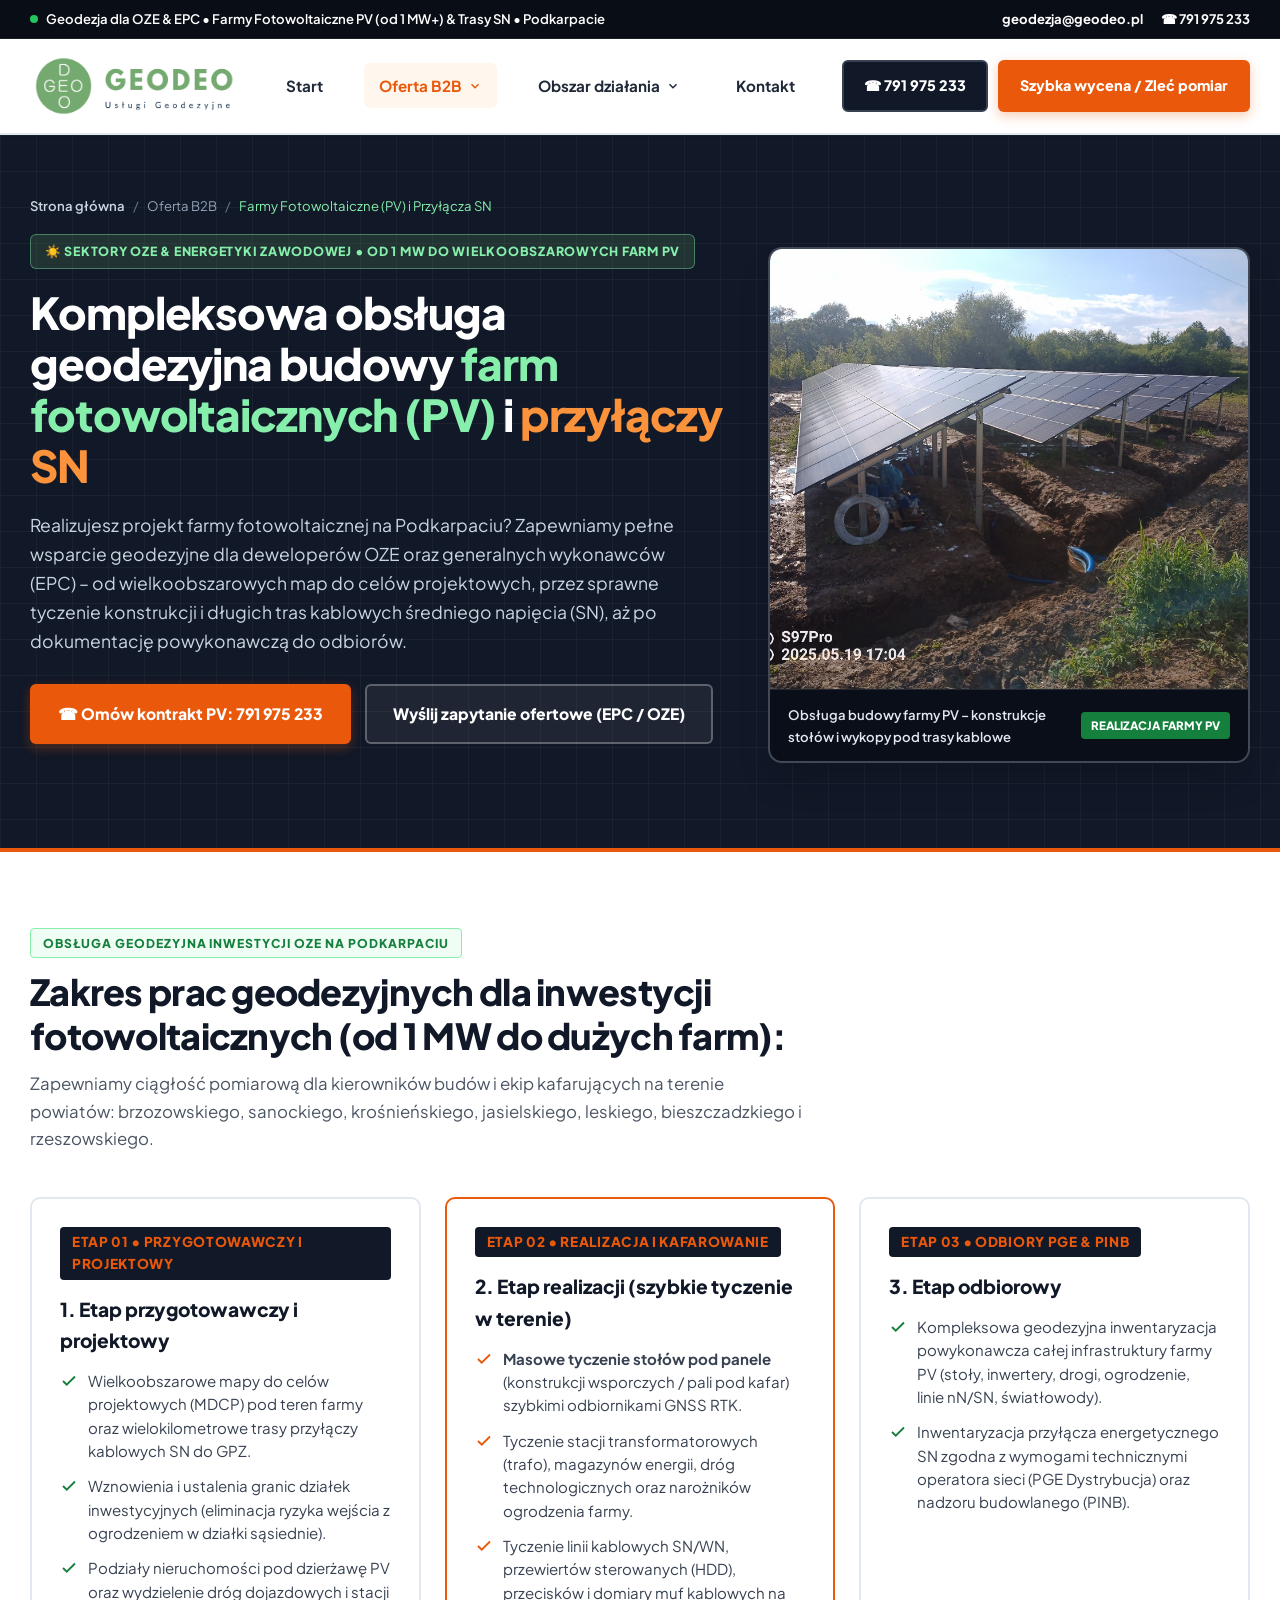
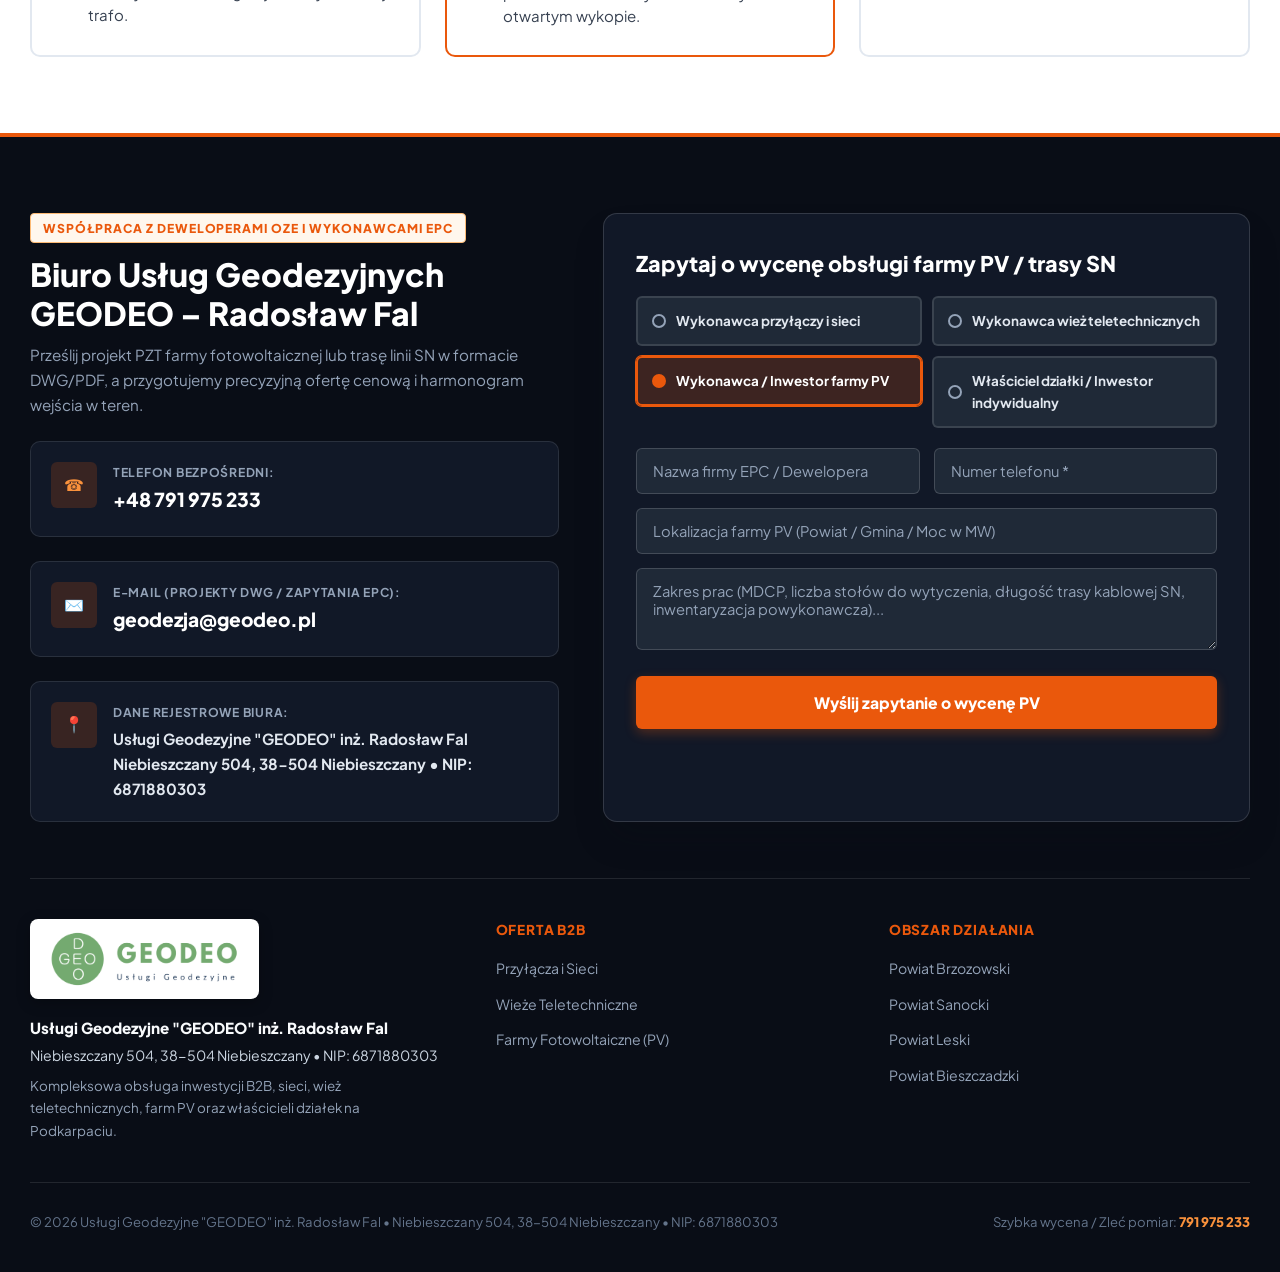
==== farmy-fotowoltaiczne.html @ a8d8a5ab "Ostatnia wersja strony" ====
<!DOCTYPE html>
<html lang="pl">
<head>
  <meta charset="UTF-8">
  <meta name="viewport" content="width=device-width, initial-scale=1.0">
  <title>Obsługa Geodezyjna Farm Fotowoltaicznych (PV) – Podkarpacie, Brzozów, Sanok, Krosno, Jasło</title>
  <meta name="description" content="Kompleksowa obsługa geodezyjna budowy farm fotowoltaicznych (PV od 1 MW wzwyż) i przyłączy SN na Podkarpaciu. Wielkoobszarowe MDCP, masowe tyczenie stołów GNSS RTK, stacji trafo, linii kablowych SN i odbiory PGE/PINB.">
  <meta name="robots" content="index, follow">
  <link rel="canonical" href="https://geodeo.pl/farmy-fotowoltaiczne.html">
  <link rel="icon" type="image/png" href="assets/img/logo-sygnet.png">

  <link rel="preconnect" href="https://fonts.googleapis.com">
  <link rel="preconnect" href="https://fonts.gstatic.com" crossorigin>
  <link href="https://fonts.googleapis.com/css2?family=Plus+Jakarta+Sans:wght@400;500;600;700;800;900&display=swap" rel="stylesheet">
  <link rel="stylesheet" href="assets/css/style.css">
</head>
<body>

  <!-- TOP BAR -->
  <div class="top-bar">
    <div class="container top-bar-inner">
      <div class="status-indicator">
        <span class="status-dot"></span>
        <span>Geodezja dla OZE & EPC • Farmy Fotowoltaiczne PV (od 1 MW+) & Trasy SN • Podkarpacie</span>
      </div>
      <div class="top-bar-links">
        <a href="mailto:geodezja@geodeo.pl">geodezja@geodeo.pl</a>
        <a href="tel:+48791975233">☎ 791 975 233</a>
      </div>
    </div>
  </div>

  <!-- HEADER -->
  <header class="site-header">
    <div class="container header-inner">
      <a href="index.html" class="logo-wrap">
        <img src="assets/img/logo-geodeo-hd.png" alt="GEODEO Usługi Geodezyjne" class="logo-img">
        <div class="logo-tag">Inżynieryjne & Regionalne<br>Ramię Wykonawcze</div>
      </a>

      <nav class="main-nav" aria-label="Nawigacja główna">
        <div class="nav-item"><a href="index.html" class="nav-link">Start</a></div>
        <div class="nav-item">
          <a href="#" class="nav-link active">
            Oferta B2B
            <svg width="14" height="14" viewBox="0 0 24 24" fill="none" stroke="currentColor" stroke-width="2.5"><polyline points="6 9 12 15 18 9"></polyline></svg>
          </a>
          <div class="dropdown-menu">
            <a href="przylacza-i-sieci.html" class="dropdown-link">
              <span class="dropdown-title">Przyłącza i Sieci (Wod-Kan, Gaz, Prąd)</span>
              <span class="dropdown-sub">Tyczenia i inwentaryzacje na otwartym wykopie</span>
            </a>
            <a href="wieze-teletechniczne.html" class="dropdown-link">
              <span class="dropdown-title">Wieże Teletechniczne i Stacje Bazowe</span>
              <span class="dropdown-sub">MDCP, tyczenia, pionowość masztów, odbiory</span>
            </a>
            <a href="farmy-fotowoltaiczne.html" class="dropdown-link active">
              <span class="dropdown-title">Farmy Fotowoltaiczne (PV) i Trasy SN</span>
              <span class="dropdown-sub">Obsługa OZE od 1 MW wzwyż, masowe tyczenie stołów</span>
            </a>
          </div>
        </div>
        <div class="nav-item">
          <a href="index.html#powiaty" class="nav-link">
            Obszar działania
            <svg width="14" height="14" viewBox="0 0 24 24" fill="none" stroke="currentColor" stroke-width="2.5"><polyline points="6 9 12 15 18 9"></polyline></svg>
          </a>
          <div class="dropdown-menu">
            <a href="geodeta-brzozow.html" class="dropdown-link"><span class="dropdown-title">Powiat Brzozowski</span></a>
            <a href="geodeta-sanok-komancza-zagorz.html" class="dropdown-link"><span class="dropdown-title">Powiat Sanocki</span></a>
            <a href="geodeta-lesko-solina-cisna.html" class="dropdown-link"><span class="dropdown-title">Powiat Leski</span></a>
            <a href="geodeta-ustrzyki-lutowiska-czarna.html" class="dropdown-link"><span class="dropdown-title">Powiat Bieszczadzki</span></a>
          </div>
        </div>
        <div class="nav-item"><a href="#kontakt" class="nav-link">Kontakt</a></div>
      </nav>

      <div class="header-cta">
        <a href="tel:+48791975233" class="btn btn-dark">☎ 791 975 233</a>
        <a href="#kontakt" class="btn btn-orange">Szybka wycena / Zleć pomiar</a>
        <button class="mobile-menu-btn" aria-label="Menu">☰</button>
      </div>
    </div>
  </header>

  <!-- MOBILE DRAWER -->
  <div id="mobile-drawer" class="mobile-drawer">
    <div class="mobile-drawer-top">
      <img src="assets/img/logo-geodeo-hd.png" alt="GEODEO" style="height: 42px; background:#fff; padding:4px 8px; border-radius:6px;">
      <button class="mobile-drawer-close">✕</button>
    </div>
    <div class="mobile-nav-group">
      <div class="mobile-nav-label">Usługi Inżynieryjne B2B</div>
      <a href="przylacza-i-sieci.html" class="mobile-nav-link">➔ Przyłącza i Sieci</a>
      <a href="wieze-teletechniczne.html" class="mobile-nav-link">➔ Wieże Teletechniczne</a>
      <a href="farmy-fotowoltaiczne.html" class="mobile-nav-link">➔ Farmy Fotowoltaiczne (PV) i Trasy SN</a>
    </div>
    <div class="mobile-nav-group">
      <div class="mobile-nav-label">Powiaty – Obsługa Działek</div>
      <a href="geodeta-brzozow.html" class="mobile-nav-link">➔ Powiat Brzozowski</a>
      <a href="geodeta-sanok-komancza-zagorz.html" class="mobile-nav-link">➔ Powiat Sanocki</a>
      <a href="geodeta-lesko-solina-cisna.html" class="mobile-nav-link">➔ Powiat Leski</a>
      <a href="geodeta-ustrzyki-lutowiska-czarna.html" class="mobile-nav-link">➔ Powiat Bieszczadzki</a>
    </div>
    <a href="tel:+48791975233" class="btn btn-orange btn-lg" style="margin-top:auto;">☎ Zadzwoń: 791 975 233</a>
  </div>

  <main>

    <!-- HERO SECTION -->
    <section class="hero-tech bg-tech-grid">
      <div class="container">
        <nav class="breadcrumbs">
          <a href="index.html">Strona główna</a>
          <span class="sep">/</span>
          <span>Oferta B2B</span>
          <span class="sep">/</span>
          <span style="color:#86EFAC;">Farmy Fotowoltaiczne (PV) i Przyłącza SN</span>
        </nav>

        <div class="hero-grid">
          <div>
            <div class="tech-eyebrow green">
              <span>☀️ Sektory OZE & Energetyki Zawodowej • Od 1 MW do Wielkoobszarowych Farm PV</span>
            </div>

            <h1 class="hero-h1">
              Kompleksowa obsługa geodezyjna budowy <span class="accent-green">farm fotowoltaicznych (PV)</span> i <span class="accent-orange">przyłączy SN</span>
            </h1>

            <p class="hero-lead">
              Realizujesz projekt farmy fotowoltaicznej na Podkarpaciu? Zapewniamy pełne wsparcie geodezyjne dla deweloperów OZE oraz generalnych wykonawców (EPC) – od wielkoobszarowych map do celów projektowych, przez sprawne tyczenie konstrukcji i długich tras kablowych średniego napięcia (SN), aż po dokumentację powykonawczą do odbiorów.
            </p>

            <div class="hero-cta-row">
              <a href="tel:+48791975233" class="btn btn-orange btn-lg">
                <span>☎ Omów kontrakt PV: 791 975 233</span>
              </a>
              <a href="#kontakt" class="btn btn-outline-light btn-lg">
                <span>Wyślij zapytanie ofertowe (EPC / OZE)</span>
              </a>
            </div>
          </div>

          <div class="hero-visual-frame">
            <img src="assets/img/farma-pv-wykopy-kablowe.jpg" alt="Obsługa geodezyjna budowy farmy fotowoltaicznej PV – wytyczone stoły pod panele i wykopy tras kablowych">
            <div class="hero-visual-caption">
              <span class="caption-text">Obsługa budowy farmy PV – konstrukcje stołów i wykopy pod trasy kablowe</span>
              <span class="caption-badge" style="background:var(--geodeo-green-dark);">Realizacja Farmy PV</span>
            </div>
          </div>
        </div>
      </div>
    </section>

    <!-- ZAKRES PRAC (3 ETAPY) -->
    <section class="section section-white">
      <div class="container">
        <div class="section-header">
          <span class="section-tag green">Obsługa Geodezyjna Inwestycji OZE na Podkarpaciu</span>
          <h2 class="section-h2">Zakres prac geodezyjnych dla inwestycji fotowoltaicznych (od 1 MW do dużych farm):</h2>
          <p class="section-lead">Zapewniamy ciągłość pomiarową dla kierowników budów i ekip kafarujących na terenie powiatów: brzozowskiego, sanockiego, krośnieńskiego, jasielskiego, leskiego, bieszczadzkiego i rzeszowskiego.</p>
        </div>

        <div class="steps-grid-3">
          <!-- Etap 1 -->
          <div class="tech-step-card">
            <span class="tech-step-num">ETAP 01 • PRZYGOTOWAWCZY I PROJEKTOWY</span>
            <h3 class="tech-step-h3">1. Etap przygotowawczy i projektowy</h3>
            <ul class="tech-list green-checks">
              <li>
                <svg width="18" height="18" viewBox="0 0 24 24" fill="none" stroke="currentColor" stroke-width="2.5"><polyline points="20 6 9 17 4 12"></polyline></svg>
                <span>Wielkoobszarowe mapy do celów projektowych (MDCP) pod teren farmy oraz wielokilometrowe trasy przyłączy kablowych SN do GPZ.</span>
              </li>
              <li>
                <svg width="18" height="18" viewBox="0 0 24 24" fill="none" stroke="currentColor" stroke-width="2.5"><polyline points="20 6 9 17 4 12"></polyline></svg>
                <span>Wznowienia i ustalenia granic działek inwestycyjnych (eliminacja ryzyka wejścia z ogrodzeniem w działki sąsiednie).</span>
              </li>
              <li>
                <svg width="18" height="18" viewBox="0 0 24 24" fill="none" stroke="currentColor" stroke-width="2.5"><polyline points="20 6 9 17 4 12"></polyline></svg>
                <span>Podziały nieruchomości pod dzierżawę PV oraz wydzielenie dróg dojazdowych i stacji trafo.</span>
              </li>
            </ul>
          </div>

          <!-- Etap 2 -->
          <div class="tech-step-card" style="border-color:var(--tech-orange);">
            <span class="tech-step-num">ETAP 02 • REALIZACJA I KAFAROWANIE</span>
            <h3 class="tech-step-h3">2. Etap realizacji (szybkie tyczenie w terenie)</h3>
            <ul class="tech-list">
              <li>
                <svg width="18" height="18" viewBox="0 0 24 24" fill="none" stroke="currentColor" stroke-width="2.5"><polyline points="20 6 9 17 4 12"></polyline></svg>
                <span><strong>Masowe tyczenie stołów pod panele</strong> (konstrukcji wsporczych / pali pod kafar) szybkimi odbiornikami GNSS RTK.</span>
              </li>
              <li>
                <svg width="18" height="18" viewBox="0 0 24 24" fill="none" stroke="currentColor" stroke-width="2.5"><polyline points="20 6 9 17 4 12"></polyline></svg>
                <span>Tyczenie stacji transformatorowych (trafo), magazynów energii, dróg technologicznych oraz narożników ogrodzenia farmy.</span>
              </li>
              <li>
                <svg width="18" height="18" viewBox="0 0 24 24" fill="none" stroke="currentColor" stroke-width="2.5"><polyline points="20 6 9 17 4 12"></polyline></svg>
                <span>Tyczenie linii kablowych SN/WN, przewiertów sterowanych (HDD), przecisków i domiary muf kablowych na otwartym wykopie.</span>
              </li>
            </ul>
          </div>

          <!-- Etap 3 -->
          <div class="tech-step-card">
            <span class="tech-step-num">ETAP 03 • ODBIORY PGE & PINB</span>
            <h3 class="tech-step-h3">3. Etap odbiorowy</h3>
            <ul class="tech-list green-checks">
              <li>
                <svg width="18" height="18" viewBox="0 0 24 24" fill="none" stroke="currentColor" stroke-width="2.5"><polyline points="20 6 9 17 4 12"></polyline></svg>
                <span>Kompleksowa geodezyjna inwentaryzacja powykonawcza całej infrastruktury farmy PV (stoły, inwertery, drogi, ogrodzenie, linie nN/SN, światłowody).</span>
              </li>
              <li>
                <svg width="18" height="18" viewBox="0 0 24 24" fill="none" stroke="currentColor" stroke-width="2.5"><polyline points="20 6 9 17 4 12"></polyline></svg>
                <span>Inwentaryzacja przyłącza energetycznego SN zgodna z wymogami technicznymi operatora sieci (PGE Dystrybucja) oraz nadzoru budowlanego (PINB).</span>
              </li>
            </ul>
          </div>
        </div>
      </div>
    </section>

  </main>

  <!-- KONTAKT I STOPKA -->
  <footer id="kontakt" class="contact-section">
    <div class="container">
      <div class="contact-grid">
        <div class="contact-info-panel">
          <div>
            <span class="section-tag">Współpraca z Deweloperami OZE i Wykonawcami EPC</span>
            <h2 style="font-size:2rem; font-weight:900; color:#fff; line-height:1.2;">Biuro Usług Geodezyjnych GEODEO – Radosław Fal</h2>
            <p style="color:#94A3B8; margin-top:10px; font-size:0.95rem;">
              Prześlij projekt PZT farmy fotowoltaicznej lub trasę linii SN w formacie DWG/PDF, a przygotujemy precyzyjną ofertę cenową i harmonogram wejścia w teren.
            </p>
          </div>
          <div class="contact-card-item">
            <div class="contact-icon">☎</div>
            <div>
              <div class="contact-lbl">Telefon bezpośredni:</div>
              <div class="contact-val"><a href="tel:+48791975233">+48 791 975 233</a></div>
            </div>
          </div>
          <div class="contact-card-item">
            <div class="contact-icon">✉️</div>
            <div>
              <div class="contact-lbl">E-mail (Projekty DWG / Zapytania EPC):</div>
              <div class="contact-val"><a href="mailto:geodezja@geodeo.pl">geodezja@geodeo.pl</a></div>
            </div>
          </div>
          <div class="contact-card-item">
            <div class="contact-icon">📍</div>
            <div>
              <div class="contact-lbl">Dane rejestrowe biura:</div>
              <div style="font-size:0.95rem; font-weight:700; color:#E2E8F0; margin-top:4px;">
                Usługi Geodezyjne "GEODEO" inż. Radosław Fal<br>
                Niebieszczany 504, 38-504 Niebieszczany • NIP: 6871880303
              </div>
            </div>
          </div>
        </div>

        <div class="contact-form-panel">
          <h3 style="font-size:1.35rem; font-weight:800; margin-bottom:14px; color:#fff;">Zapytaj o wycenę obsługi farmy PV / trasy SN</h3>
          <form id="geodeo-inquiry-form">
            <div class="profile-selector-grid">
              <label class="profile-option">
                <input type="radio" name="client_profile" value="Wykonawca przyłączy i sieci">
                <span class="profile-btn-box"><span class="profile-dot"></span><span>Wykonawca przyłączy i sieci</span></span>
              </label>
              <label class="profile-option">
                <input type="radio" name="client_profile" value="Wykonawca wież teletechnicznych">
                <span class="profile-btn-box"><span class="profile-dot"></span><span>Wykonawca wież teletechnicznych</span></span>
              </label>
              <label class="profile-option">
                <input type="radio" name="client_profile" value="Wykonawca / Inwestor farmy PV" checked>
                <span class="profile-btn-box"><span class="profile-dot"></span><span>Wykonawca / Inwestor farmy PV</span></span>
              </label>
              <label class="profile-option">
                <input type="radio" name="client_profile" value="Właściciel działki / Inwestor indywidualny (Brzozów, Sanok, Lesko, Bieszczady)">
                <span class="profile-btn-box"><span class="profile-dot"></span><span>Właściciel działki / Inwestor indywidualny</span></span>
              </label>
            </div>
            <div class="form-row-2">
              <input type="text" name="client_name" class="form-input" placeholder="Nazwa firmy EPC / Dewelopera" required>
              <input type="tel" name="client_phone" class="form-input" placeholder="Numer telefonu *" required>
            </div>
            <div style="margin-bottom:14px;">
              <input type="text" name="project_location" class="form-input" placeholder="Lokalizacja farmy PV (Powiat / Gmina / Moc w MW)">
            </div>
            <div style="margin-bottom:18px;">
              <textarea name="project_details" rows="3" class="form-input" placeholder="Zakres prac (MDCP, liczba stołów do wytyczenia, długość trasy kablowej SN, inwentaryzacja powykonawcza)..."></textarea>
            </div>
            <button type="submit" class="btn btn-orange btn-lg" style="width:100%;">Wyślij zapytanie o wycenę PV</button>
          </form>
        </div>
      </div>

      <div class="footer-matrix">
        <div>
          <img src="assets/img/logo-geodeo-hd.png" alt="Usługi Geodezyjne GEODEO inż. Radosław Fal" style="height:80px; width:auto; background:#fff; padding:8px 16px; border-radius:8px; margin-bottom:16px; box-shadow: 0 4px 14px rgba(0,0,0,0.25);">
          <div style="font-size:0.95rem; font-weight:800; color:#F8FAFC; margin-bottom:4px;">
            Usługi Geodezyjne "GEODEO" inż. Radosław Fal
          </div>
          <div style="font-size:0.88rem; color:#CBD5E1; margin-bottom:8px;">
            Niebieszczany 504, 38-504 Niebieszczany • NIP: 6871880303
          </div>
          <p style="font-size:0.84rem; color:#94A3B8; max-width:360px;">
            Kompleksowa obsługa inwestycji B2B, sieci, wież teletechnicznych, farm PV oraz właścicieli działek na Podkarpaciu.
          </p>
        </div>
        <div>
          <div class="footer-col-title">Oferta B2B</div>
          <ul class="footer-links-list">
            <li><a href="przylacza-i-sieci.html">Przyłącza i Sieci</a></li>
            <li><a href="wieze-teletechniczne.html">Wieże Teletechniczne</a></li>
            <li><a href="farmy-fotowoltaiczne.html">Farmy Fotowoltaiczne (PV)</a></li>
          </ul>
        </div>
        <div>
          <div class="footer-col-title">Obszar działania</div>
          <ul class="footer-links-list">
            <li><a href="geodeta-brzozow.html">Powiat Brzozowski</a></li>
            <li><a href="geodeta-sanok-komancza-zagorz.html">Powiat Sanocki</a></li>
            <li><a href="geodeta-lesko-solina-cisna.html">Powiat Leski</a></li>
            <li><a href="geodeta-ustrzyki-lutowiska-czarna.html">Powiat Bieszczadzki</a></li>
          </ul>
        </div>
      </div>
      <div class="footer-bottom-bar">
        <div>© 2026 Usługi Geodezyjne "GEODEO" inż. Radosław Fal • Niebieszczany 504, 38-504 Niebieszczany • NIP: 6871880303</div>
        <div>Szybka wycena / Zleć pomiar: <a href="tel:+48791975233" style="color:#FB923C; font-weight:800;">791 975 233</a></div>
      </div>
    </div>
  </footer>

  <div class="mobile-sticky-cta">
    <a href="tel:+48791975233" class="mobile-sticky-call">☎ Zadzwoń: 791 975 233</a>
    <a href="#kontakt" class="mobile-sticky-quote">Szybka wycena</a>
  </div>

  <script src="assets/js/main.js"></script>
</body>
</html>
---- assets/css/style.css ----
/* ==========================================================================
   GEODEO - Geodezja Inżynieryjna B2B & Pomiary Lokalne (8-Widokowy System SEO)
   Biuro Usług Geodezyjnych GEODEO – inż. Radosław Fal
   Styl: Techniczny, Inżynieryjny, Konkretny (Ciemny Grafit, Biel, Pomarańcz, Zieleń GEODEO)
   ========================================================================== */

:root {
  --graphite-950: #090D16;
  --graphite-900: #111827;
  --graphite-800: #1F2937;
  --graphite-700: #374151;
  --graphite-600: #4B5563;
  --slate-500: #64748B;
  --slate-400: #94A3B8;
  --slate-200: #E2E8F0;
  --slate-100: #F1F5F9;
  --slate-50: #F8FAFC;
  --white: #FFFFFF;

  /* Akcenty inżynieryjne: Pomarańcz techniczny + Zieleń z logo GEODEO */
  --tech-orange: #EA580C;
  --tech-orange-hover: #C2410C;
  --tech-orange-light: #FFF7ED;
  --tech-orange-border: #FDBA74;

  --geodeo-green: #5B9A5F;
  --geodeo-green-dark: #15803D;
  --geodeo-green-light: #F0FDF4;
  --geodeo-green-border: #86EFAC;

  --radius-sm: 6px;
  --radius-md: 10px;
  --radius-lg: 14px;
  --radius-xl: 20px;

  --shadow-sm: 0 1px 3px rgba(0, 0, 0, 0.08);
  --shadow-md: 0 4px 12px -2px rgba(17, 24, 39, 0.12);
  --shadow-lg: 0 12px 24px -4px rgba(17, 24, 39, 0.16);
  --shadow-xl: 0 20px 35px -8px rgba(9, 13, 22, 0.28);

  --container: 1260px;
  --transition: all 0.22s cubic-bezier(0.4, 0, 0.2, 1);
}

*, *::before, *::after {
  box-sizing: border-box;
  margin: 0;
  padding: 0;
}

html {
  scroll-behavior: smooth;
  font-size: 16px;
  -webkit-text-size-adjust: 100%;
}

body {
  font-family: 'Plus Jakarta Sans', -apple-system, BlinkMacSystemFont, "Segoe UI", Roboto, sans-serif;
  background-color: var(--slate-50);
  color: var(--graphite-900);
  line-height: 1.65;
  overflow-x: hidden;
  padding-bottom: 68px;
}

@media (min-width: 1024px) {
  body {
    padding-bottom: 0;
  }
}

a {
  color: inherit;
  text-decoration: none;
  transition: var(--transition);
}

img {
  max-width: 100%;
  height: auto;
  display: block;
}

ul {
  list-style: none;
}

button, input, select, textarea {
  font-family: inherit;
  font-size: inherit;
}

.container {
  width: 100%;
  max-width: var(--container);
  margin: 0 auto;
  padding: 0 20px;
}

/* ==========================================================================
   TECHNICAL GRID PATTERN OVERLAY
   ========================================================================== */
.bg-tech-grid {
  background-color: var(--graphite-900);
  background-image: 
    linear-gradient(to right, rgba(255, 255, 255, 0.04) 1px, transparent 1px),
    linear-gradient(to bottom, rgba(255, 255, 255, 0.04) 1px, transparent 1px);
  background-size: 36px 36px;
}

.bg-light-grid {
  background-color: var(--slate-50);
  background-image: 
    linear-gradient(to right, rgba(17, 24, 39, 0.035) 1px, transparent 1px),
    linear-gradient(to bottom, rgba(17, 24, 39, 0.035) 1px, transparent 1px);
  background-size: 32px 32px;
}

/* ==========================================================================
   TOP ENGINEERING STATUS BAR
   ========================================================================== */
.top-bar {
  background-color: var(--graphite-950);
  color: var(--slate-400);
  font-size: 0.82rem;
  padding: 8px 0;
  border-bottom: 1px solid rgba(255, 255, 255, 0.08);
}

.top-bar-inner {
  display: flex;
  justify-content: space-between;
  align-items: center;
  flex-wrap: wrap;
  gap: 10px;
}

.status-indicator {
  display: inline-flex;
  align-items: center;
  gap: 8px;
  color: var(--white);
  font-weight: 600;
}

.status-dot {
  width: 8px;
  height: 8px;
  border-radius: 50%;
  background-color: #22C55E;
  box-shadow: 0 0 0 0 rgba(34, 197, 94, 0.7);
  animation: pulse-dot 2s infinite;
}

@keyframes pulse-dot {
  0% { box-shadow: 0 0 0 0 rgba(34, 197, 94, 0.7); }
  70% { box-shadow: 0 0 0 7px rgba(34, 197, 94, 0); }
  100% { box-shadow: 0 0 0 0 rgba(34, 197, 94, 0); }
}

.top-bar-links {
  display: flex;
  align-items: center;
  gap: 18px;
}

.top-bar-links a {
  color: var(--white);
  font-weight: 700;
  display: inline-flex;
  align-items: center;
  gap: 5px;
}

.top-bar-links a:hover {
  color: var(--tech-orange);
}

/* ==========================================================================
   HEADER & MULTI-PAGE NAVIGATION
   ========================================================================== */
.site-header {
  position: sticky;
  top: 0;
  z-index: 1000;
  background-color: rgba(255, 255, 255, 0.97);
  backdrop-filter: blur(12px);
  border-bottom: 2px solid var(--slate-200);
  box-shadow: var(--shadow-sm);
}

.header-inner {
  display: flex;
  align-items: center;
  justify-content: space-between;
  height: 94px;
  gap: 20px;
}

.logo-wrap {
  display: flex;
  align-items: center;
  flex-shrink: 0;
}

.logo-img {
  height: 68px;
  width: auto;
  transition: var(--transition);
}

.logo-tag {
  display: none !important;
}

.main-nav {
  display: none;
}

@media (min-width: 1024px) {
  .main-nav {
    display: flex;
    align-items: center;
    gap: 16px;
  }
}

@media (min-width: 1280px) {
  .main-nav {
    gap: 26px;
  }
}

.nav-item {
  position: relative;
}

.nav-link {
  display: inline-flex;
  align-items: center;
  gap: 6px;
  padding: 10px 15px;
  font-size: 0.95rem;
  font-weight: 700;
  color: var(--graphite-800);
  border-radius: var(--radius-sm);
}

.nav-link:hover, .nav-link.active {
  color: var(--tech-orange);
  background-color: var(--tech-orange-light);
}

/* Dropdown Menu for B2B & Obszar działania */
.dropdown-menu {
  position: absolute;
  top: 100%;
  left: 0;
  min-width: 340px;
  background-color: var(--white);
  border: 1px solid var(--slate-200);
  border-top: 3px solid var(--tech-orange);
  border-radius: 0 0 var(--radius-md) var(--radius-md);
  box-shadow: var(--shadow-lg);
  padding: 10px;
  opacity: 0;
  visibility: hidden;
  transform: translateY(8px);
  transition: var(--transition);
  z-index: 200;
}

.nav-item:hover .dropdown-menu {
  opacity: 1;
  visibility: visible;
  transform: translateY(0);
}

.dropdown-link {
  display: flex;
  flex-direction: column;
  padding: 10px 12px;
  border-radius: var(--radius-sm);
  transition: var(--transition);
}

.dropdown-link:hover, .dropdown-link.active {
  background-color: var(--slate-100);
}

.dropdown-title {
  font-size: 0.88rem;
  font-weight: 800;
  color: var(--graphite-900);
  display: flex;
  align-items: center;
  gap: 6px;
}

.dropdown-link:hover .dropdown-title {
  color: var(--tech-orange);
}

.dropdown-sub {
  font-size: 0.75rem;
  color: var(--slate-500);
}

.header-cta {
  display: flex;
  align-items: center;
  gap: 10px;
}

/* ==========================================================================
   BUTTONS
   ========================================================================== */
.btn {
  display: inline-flex;
  align-items: center;
  justify-content: center;
  gap: 8px;
  padding: 12px 20px;
  font-size: 0.9rem;
  font-weight: 800;
  border-radius: var(--radius-sm);
  border: 2px solid transparent;
  cursor: pointer;
  transition: var(--transition);
  white-space: nowrap;
}

.btn-orange {
  background-color: var(--tech-orange);
  color: var(--white);
  box-shadow: 0 4px 12px rgba(234, 88, 12, 0.3);
}

.btn-orange:hover {
  background-color: var(--tech-orange-hover);
  transform: translateY(-2px);
  box-shadow: 0 6px 18px rgba(234, 88, 12, 0.4);
}

.btn-green {
  background-color: var(--geodeo-green-dark);
  color: var(--white);
  box-shadow: 0 4px 12px rgba(21, 128, 61, 0.25);
}

.btn-green:hover {
  background-color: #166534;
  transform: translateY(-2px);
}

.btn-dark {
  background-color: var(--graphite-900);
  color: var(--white);
  border-color: var(--graphite-700);
}

.btn-dark:hover {
  background-color: var(--graphite-800);
  border-color: var(--tech-orange);
  transform: translateY(-2px);
}

.btn-outline-light {
  background-color: rgba(255, 255, 255, 0.06);
  color: var(--white);
  border-color: rgba(255, 255, 255, 0.28);
}

.btn-outline-light:hover {
  background-color: var(--white);
  color: var(--graphite-900);
  border-color: var(--white);
}

.btn-outline-dark {
  background-color: var(--white);
  color: var(--graphite-900);
  border-color: var(--slate-200);
}

.btn-outline-dark:hover {
  border-color: var(--tech-orange);
  color: var(--tech-orange);
}

.btn-lg {
  padding: 15px 26px;
  font-size: 0.98rem;
}

.mobile-menu-btn {
  display: inline-flex;
  align-items: center;
  justify-content: center;
  width: 44px;
  height: 44px;
  border: 1px solid var(--slate-200);
  border-radius: var(--radius-sm);
  background: var(--white);
  color: var(--graphite-900);
  cursor: pointer;
}

@media (min-width: 1024px) {
  .mobile-menu-btn {
    display: none;
  }
}

/* ==========================================================================
   HERO SECTIONS (MAIN & SUBPAGES)
   ========================================================================== */
.hero-tech {
  position: relative;
  padding: 60px 0 72px 0;
  color: var(--white);
  overflow: hidden;
  border-bottom: 4px solid var(--tech-orange);
}

.hero-grid {
  display: grid;
  grid-template-columns: 1fr;
  gap: 44px;
  align-items: center;
}

@media (min-width: 1024px) {
  .hero-grid {
    grid-template-columns: 1.18fr 0.82fr;
  }
}

.tech-eyebrow {
  display: inline-flex;
  align-items: center;
  gap: 8px;
  background-color: rgba(234, 88, 12, 0.18);
  border: 1px solid rgba(234, 88, 12, 0.45);
  color: #FDBA74;
  font-size: 0.78rem;
  font-weight: 800;
  text-transform: uppercase;
  letter-spacing: 0.06em;
  padding: 6px 14px;
  border-radius: var(--radius-sm);
  margin-bottom: 18px;
}

.tech-eyebrow.green {
  background-color: rgba(91, 154, 95, 0.22);
  border-color: rgba(134, 239, 172, 0.4);
  color: #86EFAC;
}

.hero-h1 {
  font-size: 2.1rem;
  font-weight: 900;
  line-height: 1.16;
  letter-spacing: -0.025em;
  margin-bottom: 20px;
  color: var(--white);
}

@media (min-width: 768px) {
  .hero-h1 {
    font-size: 2.75rem;
  }
}

.hero-h1 .accent-orange {
  color: #FB923C;
}

.hero-h1 .accent-green {
  color: #86EFAC;
}

/* Trójpoziomowy, czytelny nagłówek H1 dla podstron powiatowych */
.hero-h1-county {
  display: flex;
  flex-direction: column;
  gap: 6px;
  margin-bottom: 22px;
}

.county-h1-main {
  display: block;
  font-size: clamp(2.25rem, 3.8vw, 3.15rem);
  font-weight: 900;
  line-height: 1.08;
  letter-spacing: -0.025em;
  color: #FFFFFF;
}

.county-h1-region {
  display: block;
  font-size: clamp(1.6rem, 2.6vw, 2.2rem);
  font-weight: 800;
  line-height: 1.2;
  letter-spacing: -0.015em;
  color: #F1F5F9;
  padding-bottom: 6px;
}

.county-h1-gminy {
  display: block;
  font-size: clamp(1.02rem, 1.35vw, 1.2rem);
  font-weight: 700;
  line-height: 1.5;
  letter-spacing: 0;
}

.hero-lead {
  font-size: 1.1rem;
  color: #CBD5E1;
  line-height: 1.65;
  margin-bottom: 28px;
  max-width: 680px;
}

.hero-cta-row {
  display: flex;
  flex-wrap: wrap;
  gap: 14px;
  margin-bottom: 32px;
}

.hero-metrics-bar {
  display: grid;
  grid-template-columns: repeat(2, 1fr);
  gap: 14px;
  padding-top: 24px;
  border-top: 1px solid rgba(255, 255, 255, 0.12);
}

@media (min-width: 640px) {
  .hero-metrics-bar {
    grid-template-columns: repeat(4, 1fr);
  }
}

.metric-box {
  background: rgba(255, 255, 255, 0.04);
  border-left: 3px solid var(--tech-orange);
  padding: 10px 14px;
  border-radius: 0 var(--radius-sm) var(--radius-sm) 0;
}

.metric-box.green {
  border-left-color: var(--geodeo-green);
}

.metric-val {
  font-size: 1.25rem;
  font-weight: 900;
  color: var(--white);
  line-height: 1.1;
}

.metric-lbl {
  font-size: 0.75rem;
  color: var(--slate-400);
  margin-top: 2px;
}

/* Hero Visual Frame */
.hero-visual-frame {
  position: relative;
  background-color: var(--graphite-800);
  border: 2px solid rgba(255, 255, 255, 0.15);
  border-radius: var(--radius-lg);
  overflow: hidden;
  box-shadow: var(--shadow-xl);
}

.hero-visual-frame img {
  width: 100%;
  height: 440px;
  object-fit: cover;
}

.hero-visual-frame.portrait-frame {
  max-width: 430px;
  margin-left: auto;
  margin-right: auto;
}

.hero-visual-frame.portrait-frame img {
  height: 520px;
  object-fit: cover;
  object-position: center 20%;
}

/* Dokumentacja fotograficzna z terenu (2- i 4-kolumnowa) */
.field-photo-grid-2 {
  display: grid;
  grid-template-columns: 1fr;
  gap: 24px;
  margin-top: 36px;
}

@media (min-width: 768px) {
  .field-photo-grid-2 {
    grid-template-columns: repeat(2, 1fr);
  }
}

.field-photo-grid-5 {
  display: grid;
  grid-template-columns: 1fr;
  gap: 18px;
  margin-top: 36px;
}

@media (min-width: 640px) {
  .field-photo-grid-5 {
    grid-template-columns: repeat(2, 1fr);
  }
}

@media (min-width: 1024px) {
  .field-photo-grid-5 {
    grid-template-columns: repeat(5, 1fr);
  }
}

.field-photo-card {
  background: var(--graphite-900);
  border: 1px solid rgba(255, 255, 255, 0.14);
  border-radius: var(--radius-md);
  overflow: hidden;
  display: flex;
  flex-direction: column;
  box-shadow: var(--shadow-lg);
  transition: var(--transition);
}

.field-photo-card:hover {
  transform: translateY(-4px);
  border-color: var(--tech-orange);
}

.field-photo-card img {
  width: 100%;
  height: 280px;
  object-fit: cover;
  object-position: center 22%;
}

.field-photo-card.tall-photo img {
  height: 420px;
  object-position: center 18%;
}

.field-photo-caption {
  padding: 14px 16px;
  background: rgba(9, 13, 22, 0.96);
  border-top: 2px solid var(--tech-orange);
  flex: 1;
  display: flex;
  flex-direction: column;
  gap: 4px;
}

.field-photo-tag {
  font-size: 0.7rem;
  font-weight: 800;
  text-transform: uppercase;
  letter-spacing: 0.06em;
  color: #FB923C;
}

.field-photo-title {
  font-size: 0.9rem;
  font-weight: 700;
  color: #F8FAFC;
  line-height: 1.35;
}

.hero-visual-caption {
  background: rgba(9, 13, 22, 0.92);
  backdrop-filter: blur(8px);
  padding: 14px 18px;
  border-top: 1px solid rgba(255, 255, 255, 0.1);
  display: flex;
  align-items: center;
  justify-content: space-between;
  gap: 12px;
}

.caption-text {
  font-size: 0.82rem;
  color: #E2E8F0;
  font-weight: 600;
}

.caption-badge {
  background-color: var(--tech-orange);
  color: var(--white);
  font-size: 0.72rem;
  font-weight: 800;
  padding: 4px 10px;
  border-radius: 4px;
  text-transform: uppercase;
  white-space: nowrap;
}

/* ==========================================================================
   SECTIONS & HEADINGS
   ========================================================================== */
.section {
  padding: 76px 0;
}

.section-white {
  background-color: var(--white);
}

.section-dark {
  background-color: var(--graphite-900);
  color: var(--white);
}

.section-header {
  max-width: 780px;
  margin-bottom: 44px;
}

.section-header.center {
  margin-left: auto;
  margin-right: auto;
  text-align: center;
}

.section-tag {
  display: inline-block;
  font-size: 0.76rem;
  font-weight: 800;
  text-transform: uppercase;
  letter-spacing: 0.08em;
  color: var(--tech-orange);
  background-color: var(--tech-orange-light);
  border: 1px solid var(--tech-orange-border);
  padding: 4px 12px;
  border-radius: 4px;
  margin-bottom: 12px;
}

.section-tag.green {
  color: var(--geodeo-green-dark);
  background-color: var(--geodeo-green-light);
  border-color: var(--geodeo-green-border);
}

.section-h2 {
  font-size: 1.9rem;
  font-weight: 900;
  line-height: 1.22;
  letter-spacing: -0.02em;
  color: var(--graphite-900);
  margin-bottom: 12px;
}

@media (min-width: 768px) {
  .section-h2 {
    font-size: 2.25rem;
  }
}

.section-dark .section-h2 {
  color: var(--white);
}

.section-lead {
  font-size: 1.05rem;
  color: var(--graphite-600);
}

.section-dark .section-lead {
  color: var(--slate-400);
}

/* ==========================================================================
   4 PILLARS / B2B & B2C CARDS GRID
   ========================================================================== */
.cards-grid-4 {
  display: grid;
  grid-template-columns: 1fr;
  gap: 24px;
}

@media (min-width: 640px) {
  .cards-grid-4 {
    grid-template-columns: repeat(2, 1fr);
  }
}

@media (min-width: 1100px) {
  .cards-grid-4 {
    grid-template-columns: repeat(4, 1fr);
  }
}

.pillar-card {
  background-color: var(--white);
  border: 2px solid var(--slate-200);
  border-radius: var(--radius-md);
  padding: 28px 24px;
  display: flex;
  flex-direction: column;
  justify-content: space-between;
  transition: var(--transition);
  position: relative;
  overflow: hidden;
  box-shadow: var(--shadow-sm);
}

.pillar-card::before {
  content: '';
  position: absolute;
  top: 0;
  left: 0;
  width: 100%;
  height: 4px;
  background-color: var(--tech-orange);
}

.pillar-card.green-accent::before {
  background-color: var(--geodeo-green-dark);
}

.pillar-card:hover {
  border-color: var(--tech-orange);
  transform: translateY(-5px);
  box-shadow: var(--shadow-lg);
}

.pillar-card.green-accent:hover {
  border-color: var(--geodeo-green-dark);
}

.pillar-badge {
  display: inline-block;
  font-size: 0.72rem;
  font-weight: 800;
  text-transform: uppercase;
  letter-spacing: 0.06em;
  padding: 3px 9px;
  border-radius: 4px;
  background-color: var(--graphite-900);
  color: var(--white);
  margin-bottom: 16px;
  align-self: flex-start;
}

.pillar-badge.green {
  background-color: var(--geodeo-green-dark);
}

.pillar-icon {
  width: 52px;
  height: 52px;
  border-radius: var(--radius-sm);
  background-color: var(--tech-orange-light);
  color: var(--tech-orange);
  display: flex;
  align-items: center;
  justify-content: center;
  margin-bottom: 18px;
  border: 1px solid var(--tech-orange-border);
}

.pillar-card.green-accent .pillar-icon {
  background-color: var(--geodeo-green-light);
  color: var(--geodeo-green-dark);
  border-color: var(--geodeo-green-border);
}

.pillar-h3 {
  font-size: 1.2rem;
  font-weight: 800;
  color: var(--graphite-900);
  margin-bottom: 10px;
  line-height: 1.3;
}

.pillar-desc {
  font-size: 0.92rem;
  color: var(--graphite-600);
  margin-bottom: 22px;
  line-height: 1.6;
}

.pillar-link {
  display: inline-flex;
  align-items: center;
  gap: 8px;
  font-size: 0.88rem;
  font-weight: 800;
  color: var(--tech-orange);
  padding-top: 14px;
  border-top: 1px solid var(--slate-100);
}

.pillar-card.green-accent .pillar-link {
  color: var(--geodeo-green-dark);
}

.pillar-card:hover .pillar-link {
  gap: 12px;
}

/* ==========================================================================
   WHY US / 4 ENGINEERING ADVANTAGES
   ========================================================================== */
.advantages-grid {
  display: grid;
  grid-template-columns: 1fr;
  gap: 24px;
}

@media (min-width: 768px) {
  .advantages-grid {
    grid-template-columns: repeat(2, 1fr);
  }
}

.adv-card {
  background-color: var(--graphite-800);
  border: 1px solid rgba(255, 255, 255, 0.1);
  border-left: 4px solid var(--tech-orange);
  border-radius: var(--radius-md);
  padding: 28px;
  display: flex;
  gap: 18px;
  transition: var(--transition);
}

.adv-card:nth-child(even) {
  border-left-color: var(--geodeo-green);
}

.adv-card:hover {
  background-color: rgba(31, 41, 55, 0.9);
  border-color: rgba(255, 255, 255, 0.25);
  transform: translateY(-3px);
}

.adv-num {
  width: 44px;
  height: 44px;
  border-radius: var(--radius-sm);
  background-color: rgba(234, 88, 12, 0.2);
  color: #FB923C;
  font-weight: 900;
  font-size: 1.1rem;
  display: flex;
  align-items: center;
  justify-content: center;
  flex-shrink: 0;
}

.adv-card:nth-child(even) .adv-num {
  background-color: rgba(91, 154, 95, 0.25);
  color: #86EFAC;
}

.adv-h3 {
  font-size: 1.15rem;
  font-weight: 800;
  color: var(--white);
  margin-bottom: 8px;
}

.adv-p {
  font-size: 0.93rem;
  color: #CBD5E1;
  line-height: 1.65;
}

/* ==========================================================================
   LOCAL SEO COUNTY BOXES (POWIATY)
   ========================================================================== */
.county-grid {
  display: grid;
  grid-template-columns: 1fr;
  gap: 24px;
}

@media (min-width: 768px) {
  .county-grid {
    grid-template-columns: repeat(2, 1fr);
  }
}

.county-box {
  background-color: var(--white);
  border: 2px solid var(--slate-200);
  border-radius: var(--radius-md);
  padding: 28px;
  display: flex;
  flex-direction: column;
  justify-content: space-between;
  transition: var(--transition);
  box-shadow: var(--shadow-sm);
}

.county-box:hover {
  border-color: var(--geodeo-green-dark);
  box-shadow: var(--shadow-lg);
  transform: translateY(-3px);
}

.county-box.featured-county {
  border-color: var(--tech-orange);
  background: linear-gradient(180deg, #FFF7ED 0%, #FFFFFF 45%);
}

.county-top {
  display: flex;
  align-items: flex-start;
  justify-content: space-between;
  gap: 12px;
  margin-bottom: 14px;
}

.county-h3 {
  font-size: 1.35rem;
  font-weight: 900;
  color: var(--graphite-900);
}

.county-tag {
  font-size: 0.72rem;
  font-weight: 800;
  text-transform: uppercase;
  padding: 4px 10px;
  border-radius: 4px;
  background-color: var(--geodeo-green-light);
  color: var(--geodeo-green-dark);
  border: 1px solid var(--geodeo-green-border);
  white-space: nowrap;
}

.county-box.featured-county .county-tag {
  background-color: var(--tech-orange);
  color: var(--white);
  border-color: var(--tech-orange);
}

.county-box.telecom-county {
  border-top: 4px solid #0284C7;
  background: linear-gradient(180deg, #F8FAFC 0%, #FFFFFF 100%);
}

.county-tag.telecom-tag {
  background-color: #E0F2FE;
  color: #0369A1;
  border-color: #7DD3FC;
}

.county-towns {
  display: flex;
  flex-wrap: wrap;
  gap: 6px;
  margin: 14px 0 20px 0;
}

.town-chip {
  font-size: 0.8rem;
  font-weight: 600;
  background-color: var(--slate-100);
  color: var(--graphite-800);
  padding: 4px 10px;
  border-radius: 4px;
  border: 1px solid var(--slate-200);
}

.b2b-region-banner {
  margin-top: 28px;
  background-color: var(--graphite-900);
  color: var(--white);
  border-left: 5px solid var(--tech-orange);
  border-radius: var(--radius-md);
  padding: 22px 28px;
  display: flex;
  flex-direction: column;
  gap: 14px;
  box-shadow: var(--shadow-md);
}

@media (min-width: 768px) {
  .b2b-region-banner {
    flex-direction: row;
    align-items: center;
    justify-content: space-between;
  }
}

/* ==========================================================================
   PROCESS / TECHNICAL STEPS & LISTS (FOR SUBPAGES)
   ========================================================================== */
.steps-grid-3 {
  display: grid;
  grid-template-columns: 1fr;
  gap: 24px;
}

@media (min-width: 992px) {
  .steps-grid-3 {
    grid-template-columns: repeat(3, 1fr);
  }
}

.tech-step-card {
  background-color: var(--white);
  border: 2px solid var(--slate-200);
  border-radius: var(--radius-md);
  padding: 28px;
  position: relative;
}

.tech-step-num {
  display: inline-flex;
  align-items: center;
  justify-content: center;
  background-color: var(--graphite-900);
  color: var(--tech-orange);
  font-weight: 900;
  font-size: 0.85rem;
  padding: 4px 12px;
  border-radius: 4px;
  margin-bottom: 14px;
  letter-spacing: 0.05em;
}

.tech-step-h3 {
  font-size: 1.2rem;
  font-weight: 800;
  color: var(--graphite-900);
  margin-bottom: 12px;
}

.tech-list {
  display: flex;
  flex-direction: column;
  gap: 12px;
}

.tech-list li {
  display: flex;
  align-items: flex-start;
  gap: 10px;
  font-size: 0.94rem;
  color: var(--graphite-700);
  line-height: 1.55;
}

.tech-list li svg {
  color: var(--tech-orange);
  flex-shrink: 0;
  margin-top: 3px;
}

.tech-list.green-checks li svg {
  color: var(--geodeo-green-dark);
}

/* Municipality SEO Cards (for Powiat Brzozowski & others) */
.gminy-grid {
  display: grid;
  grid-template-columns: 1fr;
  gap: 18px;
}

@media (min-width: 640px) {
  .gminy-grid {
    grid-template-columns: repeat(2, 1fr);
  }
}

@media (min-width: 1024px) {
  .gminy-grid {
    grid-template-columns: repeat(3, 1fr);
  }
}

.gmina-card {
  background-color: var(--white);
  border: 1px solid var(--slate-200);
  border-top: 3px solid var(--geodeo-green-dark);
  border-radius: var(--radius-md);
  padding: 22px;
  box-shadow: var(--shadow-sm);
}

.gmina-h3 {
  font-size: 1.1rem;
  font-weight: 800;
  color: var(--graphite-900);
  margin-bottom: 8px;
  display: flex;
  align-items: center;
  gap: 8px;
}

.gmina-villages {
  font-size: 0.88rem;
  color: var(--graphite-600);
  line-height: 1.6;
}

/* ==========================================================================
   SOCIAL PROOF MINI-WALL (GOOGLE & OFERTEO 5.0 - ZWERYFIKOWANE OPINIE Z LINKAMI)
   ========================================================================== */
.reviews-portal-bar {
  display: grid;
  grid-template-columns: 1fr;
  gap: 16px;
  margin-bottom: 28px;
}

@media (min-width: 768px) {
  .reviews-portal-bar {
    grid-template-columns: repeat(2, 1fr);
  }
}

.portal-verify-card {
  display: flex;
  align-items: center;
  justify-content: space-between;
  flex-wrap: wrap;
  gap: 14px;
  background-color: var(--white);
  border: 2px solid var(--slate-200);
  border-radius: var(--radius-md);
  padding: 18px 22px;
  box-shadow: var(--shadow-sm);
  transition: var(--transition);
}

.portal-verify-card:hover {
  border-color: var(--tech-orange);
  box-shadow: var(--shadow-md);
  transform: translateY(-2px);
}

.portal-verify-card.google-card:hover {
  border-color: var(--geodeo-green-dark);
}

.reviews-strip {
  display: grid;
  grid-template-columns: 1fr;
  gap: 20px;
}

@media (min-width: 768px) {
  .reviews-strip {
    grid-template-columns: repeat(2, 1fr);
  }
}

@media (min-width: 1100px) {
  .reviews-strip {
    grid-template-columns: repeat(3, 1fr);
  }
}

.review-box {
  background-color: var(--white);
  border: 1px solid var(--slate-200);
  border-top: 3px solid var(--tech-orange);
  border-radius: var(--radius-md);
  padding: 24px;
  box-shadow: var(--shadow-sm);
  display: flex;
  flex-direction: column;
  justify-content: space-between;
  gap: 14px;
  transition: var(--transition);
}

.review-box:hover {
  border-color: var(--tech-orange);
  box-shadow: var(--shadow-md);
}

.review-box.featured-review {
  border-top-width: 4px;
  background: linear-gradient(180deg, #FFFBEB 0%, #FFFFFF 38%);
}

.review-top-meta {
  display: flex;
  align-items: center;
  justify-content: space-between;
  gap: 8px;
}

.review-stars {
  color: #F59E0B;
  font-size: 0.98rem;
  letter-spacing: 2px;
}

.review-verified-badge {
  font-size: 0.72rem;
  font-weight: 700;
  color: #15803D;
  background-color: #DCFCE7;
  padding: 3px 8px;
  border-radius: 999px;
}

.review-quote {
  font-size: 0.92rem;
  color: var(--graphite-700);
  font-style: italic;
  line-height: 1.6;
}

.review-author {
  font-size: 0.82rem;
  font-weight: 800;
  color: var(--graphite-900);
  display: flex;
  align-items: center;
  justify-content: space-between;
  flex-wrap: wrap;
  gap: 8px;
  padding-top: 12px;
  border-top: 1px solid var(--slate-100);
}

.review-source-link {
  display: inline-flex;
  align-items: center;
  gap: 4px;
  font-size: 0.78rem;
  font-weight: 800;
  color: var(--tech-orange);
  text-decoration: underline;
  text-underline-offset: 3px;
}

.review-source-link:hover {
  color: var(--graphite-900);
}

/* ==========================================================================
   UNIVERSAL CONTACT SECTION & PROFILE SELECTOR FORM
   ========================================================================== */
.contact-section {
  background-color: var(--graphite-950);
  color: var(--white);
  padding: 76px 0 40px 0;
  border-top: 4px solid var(--tech-orange);
}

.contact-grid {
  display: grid;
  grid-template-columns: 1fr;
  gap: 44px;
  margin-bottom: 56px;
}

@media (min-width: 1024px) {
  .contact-grid {
    grid-template-columns: 0.9fr 1.1fr;
  }
}

.contact-info-panel {
  display: flex;
  flex-direction: column;
  gap: 24px;
}

.contact-card-item {
  background-color: var(--graphite-900);
  border: 1px solid rgba(255, 255, 255, 0.1);
  border-radius: var(--radius-md);
  padding: 20px;
  display: flex;
  align-items: flex-start;
  gap: 16px;
}

.contact-icon {
  width: 46px;
  height: 46px;
  border-radius: var(--radius-sm);
  background-color: rgba(234, 88, 12, 0.18);
  color: #FB923C;
  display: flex;
  align-items: center;
  justify-content: center;
  flex-shrink: 0;
}

.contact-lbl {
  font-size: 0.76rem;
  text-transform: uppercase;
  letter-spacing: 0.06em;
  color: var(--slate-400);
  font-weight: 700;
}

.contact-val {
  font-size: 1.2rem;
  font-weight: 800;
  color: var(--white);
  margin-top: 2px;
}

.contact-val a:hover {
  color: var(--tech-orange);
}

.contact-form-panel {
  background-color: var(--graphite-900);
  border: 1px solid rgba(255, 255, 255, 0.14);
  border-radius: var(--radius-lg);
  padding: 32px;
  box-shadow: var(--shadow-xl);
}

.profile-selector-grid {
  display: grid;
  grid-template-columns: 1fr;
  gap: 10px;
  margin-bottom: 20px;
}

@media (min-width: 640px) {
  .profile-selector-grid {
    grid-template-columns: repeat(2, 1fr);
  }
}

.profile-option {
  position: relative;
  cursor: pointer;
}

.profile-option input[type="radio"] {
  position: absolute;
  opacity: 0;
}

.profile-btn-box {
  display: flex;
  align-items: center;
  gap: 10px;
  padding: 12px 14px;
  background-color: var(--graphite-800);
  border: 2px solid rgba(255, 255, 255, 0.12);
  border-radius: var(--radius-sm);
  font-size: 0.84rem;
  font-weight: 700;
  color: #E2E8F0;
  transition: var(--transition);
}

.profile-option:hover .profile-btn-box {
  border-color: rgba(255, 255, 255, 0.35);
}

.profile-option input[type="radio"]:checked + .profile-btn-box {
  background-color: rgba(234, 88, 12, 0.2);
  border-color: var(--tech-orange);
  color: var(--white);
  box-shadow: 0 0 0 1px var(--tech-orange);
}

.profile-dot {
  width: 14px;
  height: 14px;
  border-radius: 50%;
  border: 2px solid var(--slate-400);
  flex-shrink: 0;
  position: relative;
}

.profile-option input[type="radio"]:checked + .profile-btn-box .profile-dot {
  border-color: var(--tech-orange);
  background-color: var(--tech-orange);
}

.form-row-2 {
  display: grid;
  grid-template-columns: 1fr;
  gap: 14px;
  margin-bottom: 14px;
}

@media (min-width: 640px) {
  .form-row-2 {
    grid-template-columns: 1fr 1fr;
  }
}

.form-input {
  width: 100%;
  padding: 13px 16px;
  background-color: var(--graphite-800);
  border: 1px solid rgba(255, 255, 255, 0.16);
  border-radius: var(--radius-sm);
  color: var(--white);
  font-size: 0.92rem;
  transition: var(--transition);
}

.form-input:focus {
  outline: none;
  border-color: var(--tech-orange);
  box-shadow: 0 0 0 3px rgba(234, 88, 12, 0.2);
}

.form-input::placeholder {
  color: var(--slate-400);
}

/* Footer Navigation Matrix */
.footer-matrix {
  display: grid;
  grid-template-columns: 1fr;
  gap: 32px;
  padding: 40px 0;
  border-top: 1px solid rgba(255, 255, 255, 0.1);
  border-bottom: 1px solid rgba(255, 255, 255, 0.1);
}

@media (min-width: 768px) {
  .footer-matrix {
    grid-template-columns: 1.2fr 1fr 1fr;
  }
}

.footer-col-title {
  font-size: 0.85rem;
  font-weight: 800;
  text-transform: uppercase;
  letter-spacing: 0.06em;
  color: var(--tech-orange);
  margin-bottom: 14px;
}

.footer-links-list {
  display: flex;
  flex-direction: column;
  gap: 9px;
}

.footer-links-list a {
  font-size: 0.88rem;
  color: var(--slate-400);
}

.footer-links-list a:hover {
  color: var(--white);
  padding-left: 4px;
}

.footer-bottom-bar {
  padding-top: 28px;
  display: flex;
  flex-direction: column;
  gap: 12px;
  align-items: center;
  justify-content: space-between;
  font-size: 0.82rem;
  color: var(--slate-500);
}

@media (min-width: 768px) {
  .footer-bottom-bar {
    flex-direction: row;
  }
}

/* ==========================================================================
   MOBILE DRAWER & STICKY CALL BAR
   ========================================================================== */
.mobile-drawer {
  position: fixed;
  inset: 0;
  background-color: var(--graphite-950);
  z-index: 2000;
  padding: 24px;
  display: flex;
  flex-direction: column;
  transform: translateX(100%);
  transition: transform 0.3s ease;
  overflow-y: auto;
}

.mobile-drawer.open {
  transform: translateX(0);
}

.mobile-drawer-top {
  display: flex;
  align-items: center;
  justify-content: space-between;
  margin-bottom: 24px;
  padding-bottom: 16px;
  border-bottom: 1px solid rgba(255, 255, 255, 0.1);
}

.mobile-drawer-close {
  width: 42px;
  height: 42px;
  background: var(--graphite-800);
  color: var(--white);
  border: 1px solid rgba(255, 255, 255, 0.15);
  border-radius: var(--radius-sm);
  font-size: 1.2rem;
  cursor: pointer;
}

.mobile-nav-group {
  margin-bottom: 22px;
}

.mobile-nav-label {
  font-size: 0.74rem;
  font-weight: 800;
  text-transform: uppercase;
  letter-spacing: 0.08em;
  color: var(--tech-orange);
  margin-bottom: 10px;
}

.mobile-nav-link {
  display: block;
  padding: 10px 0;
  color: var(--white);
  font-weight: 700;
  font-size: 1rem;
  border-bottom: 1px solid rgba(255, 255, 255, 0.06);
}

.mobile-sticky-cta {
  position: fixed;
  bottom: 0;
  left: 0;
  right: 0;
  background-color: var(--graphite-950);
  border-top: 2px solid var(--tech-orange);
  padding: 10px 14px;
  display: flex;
  gap: 10px;
  z-index: 1500;
  box-shadow: 0 -6px 20px rgba(0, 0, 0, 0.4);
}

@media (min-width: 1024px) {
  .mobile-sticky-cta {
    display: none;
  }
}

.mobile-sticky-cta a {
  flex: 1;
  padding: 12px;
  border-radius: var(--radius-sm);
  font-weight: 800;
  font-size: 0.9rem;
  text-align: center;
  display: flex;
  align-items: center;
  justify-content: center;
  gap: 6px;
}

.mobile-sticky-call {
  background-color: var(--geodeo-green-dark);
  color: var(--white);
}

.mobile-sticky-quote {
  background-color: var(--tech-orange);
  color: var(--white);
}

/* Breadcrumbs for Subpages */
.breadcrumbs {
  display: flex;
  flex-wrap: wrap;
  align-items: center;
  gap: 8px;
  font-size: 0.82rem;
  color: var(--slate-400);
  margin-bottom: 18px;
}

.breadcrumbs a {
  color: #CBD5E1;
  font-weight: 600;
}

.breadcrumbs a:hover {
  color: var(--tech-orange);
}

.breadcrumbs span.sep {
  color: var(--slate-500);
}

/* ==========================================================================
   THREE.JS 3D DIGITAL ELEVATION MODEL (NMT / LIDAR) HERO SECTION ("EFEKT WOW")
   ========================================================================== */
.hero-3d-wrapper {
  position: relative;
  min-height: 690px;
  background-color: #050914;
  color: var(--white);
  overflow: hidden;
  border-bottom: 3px solid rgba(245, 158, 11, 0.55);
  display: flex;
  align-items: center;
  padding: 56px 0 68px 0;
}

#hero-3d-canvas-container {
  position: absolute;
  inset: 0;
  width: 100%;
  height: 100%;
  z-index: 1;
  pointer-events: none;
}

#hero-3d-canvas-container canvas {
  width: 100% !important;
  height: 100% !important;
  display: block;
}

/* Subtelna winieta zapewniająca idealny kontrast dla tekstu po lewej i pełną przejrzystość 3D po prawej */
.hero-3d-vignette {
  position: absolute;
  inset: 0;
  z-index: 2;
  pointer-events: none;
  background:
    linear-gradient(90deg, rgba(5, 9, 20, 0.88) 0%, rgba(5, 9, 20, 0.62) 38%, rgba(5, 9, 20, 0.0) 68%);
}

.hero-3d-content-layer {
  position: relative;
  z-index: 3;
  width: 100%;
}

@media (min-width: 1024px) {
  .hero-grid-clean {
    grid-template-columns: 0.94fr 1.06fr;
    gap: 28px;
    align-items: stretch;
  }
}

.hero-left-panel {
  max-width: 580px;
}

.hero-lead-compact {
  color: #E2E8F0;
  font-size: 1.03rem;
  line-height: 1.6;
  margin-bottom: 24px;
  text-shadow: 0 2px 10px rgba(0, 0, 0, 0.95);
}

.hero-metrics-clean {
  background: rgba(5, 9, 20, 0.62);
  backdrop-filter: blur(10px);
  -webkit-backdrop-filter: blur(10px);
  padding: 14px 16px;
  border-radius: 10px;
  border: 1px solid rgba(56, 189, 248, 0.22);
}

/* Górny pasek telemetryczny HUD nad nagłówkiem */
.hud-telemetry-bar {
  display: inline-flex;
  flex-wrap: wrap;
  align-items: center;
  gap: 10px;
  background: rgba(9, 16, 34, 0.72);
  backdrop-filter: blur(10px);
  -webkit-backdrop-filter: blur(10px);
  border: 1px solid rgba(56, 189, 248, 0.32);
  border-left: 3px solid #F59E0B;
  padding: 6px 12px;
  border-radius: var(--radius-sm);
  margin-bottom: 18px;
}

.hud-badge-gold {
  font-size: 0.72rem;
  font-weight: 800;
  text-transform: uppercase;
  letter-spacing: 0.08em;
  color: #FBBF24;
  display: inline-flex;
  align-items: center;
  gap: 6px;
}

.hud-coords-mono {
  font-family: ui-monospace, SFMono-Regular, Menlo, Monaco, Consolas, monospace;
  font-size: 0.72rem;
  color: #38BDF8;
  letter-spacing: 0.03em;
}

.hero-3d-h1 {
  font-size: 2.05rem;
  font-weight: 900;
  line-height: 1.15;
  letter-spacing: -0.025em;
  margin-bottom: 18px;
  color: #FFFFFF;
  text-shadow: 0 4px 20px rgba(0, 0, 0, 0.9);
}

@media (min-width: 768px) {
  .hero-3d-h1 {
    font-size: 2.65rem;
  }
}

/* Hierarchiczny, 3-poziomowy układ nagłówka głównego na stronie startowej */
.hero-3d-h1-structured {
  display: flex;
  flex-direction: column;
  gap: 8px;
  margin-bottom: 20px;
}

.hero-main-title {
  display: block;
  font-size: clamp(2.2rem, 3.7vw, 3.1rem);
  font-weight: 900;
  line-height: 1.08;
  letter-spacing: -0.025em;
  color: #FFFFFF;
  text-shadow: 0 4px 22px rgba(0, 0, 0, 0.95);
}

.hero-region-title {
  display: block;
  font-size: clamp(1.38rem, 2.2vw, 1.85rem);
  font-weight: 800;
  line-height: 1.25;
  letter-spacing: -0.015em;
  color: #FBBF24;
  text-shadow: 0 3px 16px rgba(0, 0, 0, 0.95);
  margin-top: 2px;
}

.hero-sub-towns {
  display: block;
  font-size: clamp(0.98rem, 1.28vw, 1.14rem);
  font-weight: 700;
  line-height: 1.45;
  letter-spacing: 0;
  color: #7DD3FC;
  text-shadow: 0 2px 12px rgba(0, 0, 0, 0.95);
}

/* Przejrzysty podgląd 3D po prawej stronie (bez ramek i przyciemnienia zasłaniającego scenę) */
.hero-glass-showcase {
  min-height: 420px;
  display: flex;
  flex-direction: column;
  justify-content: space-between;
  align-items: flex-end;
  padding: 4px 0;
  background: transparent;
  border: none;
  box-shadow: none;
  position: relative;
}

.showcase-hud-top {
  display: inline-flex;
  align-items: center;
  gap: 12px;
  background: rgba(5, 9, 20, 0.62);
  backdrop-filter: blur(10px);
  -webkit-backdrop-filter: blur(10px);
  padding: 7px 12px;
  border-radius: var(--radius-md);
  border: 1px solid rgba(56, 189, 248, 0.28);
}

.showcase-live-tag {
  display: inline-flex;
  align-items: center;
  gap: 6px;
  font-size: 0.72rem;
  font-weight: 800;
  text-transform: uppercase;
  letter-spacing: 0.05em;
  color: #38BDF8;
}

.hud-mode-btn {
  background: rgba(245, 158, 11, 0.22);
  border: 1px solid rgba(251, 191, 36, 0.65);
  color: #FDE047;
  font-size: 0.72rem;
  font-weight: 800;
  padding: 5px 11px;
  border-radius: 4px;
  cursor: pointer;
  transition: var(--transition);
}

.hud-mode-btn:hover {
  background: #F59E0B;
  color: #050914;
}

.hud-engineer-Dock {
  display: inline-flex;
  align-items: center;
  gap: 12px;
  background: rgba(5, 9, 20, 0.68);
  backdrop-filter: blur(10px);
  -webkit-backdrop-filter: blur(10px);
  border: 1px solid rgba(251, 191, 36, 0.32);
  border-radius: var(--radius-md);
  padding: 9px 14px;
  margin-top: auto;
}

.hud-engineer-thumb {
  width: 50px;
  height: 50px;
  border-radius: var(--radius-sm);
  object-fit: cover;
  border: 2px solid #F59E0B;
  flex-shrink: 0;
}

/* Przyciski Hero Premium Gold/Orange */
.btn-gold-glow {
  background: linear-gradient(135deg, #F59E0B 0%, #EA580C 100%);
  color: #FFFFFF;
  border: 1px solid rgba(254, 240, 138, 0.4);
  box-shadow: 0 8px 25px rgba(245, 158, 11, 0.38);
}

.btn-gold-glow:hover {
  transform: translateY(-2px);
  box-shadow: 0 12px 32px rgba(245, 158, 11, 0.55);
  filter: brightness(1.06);
}
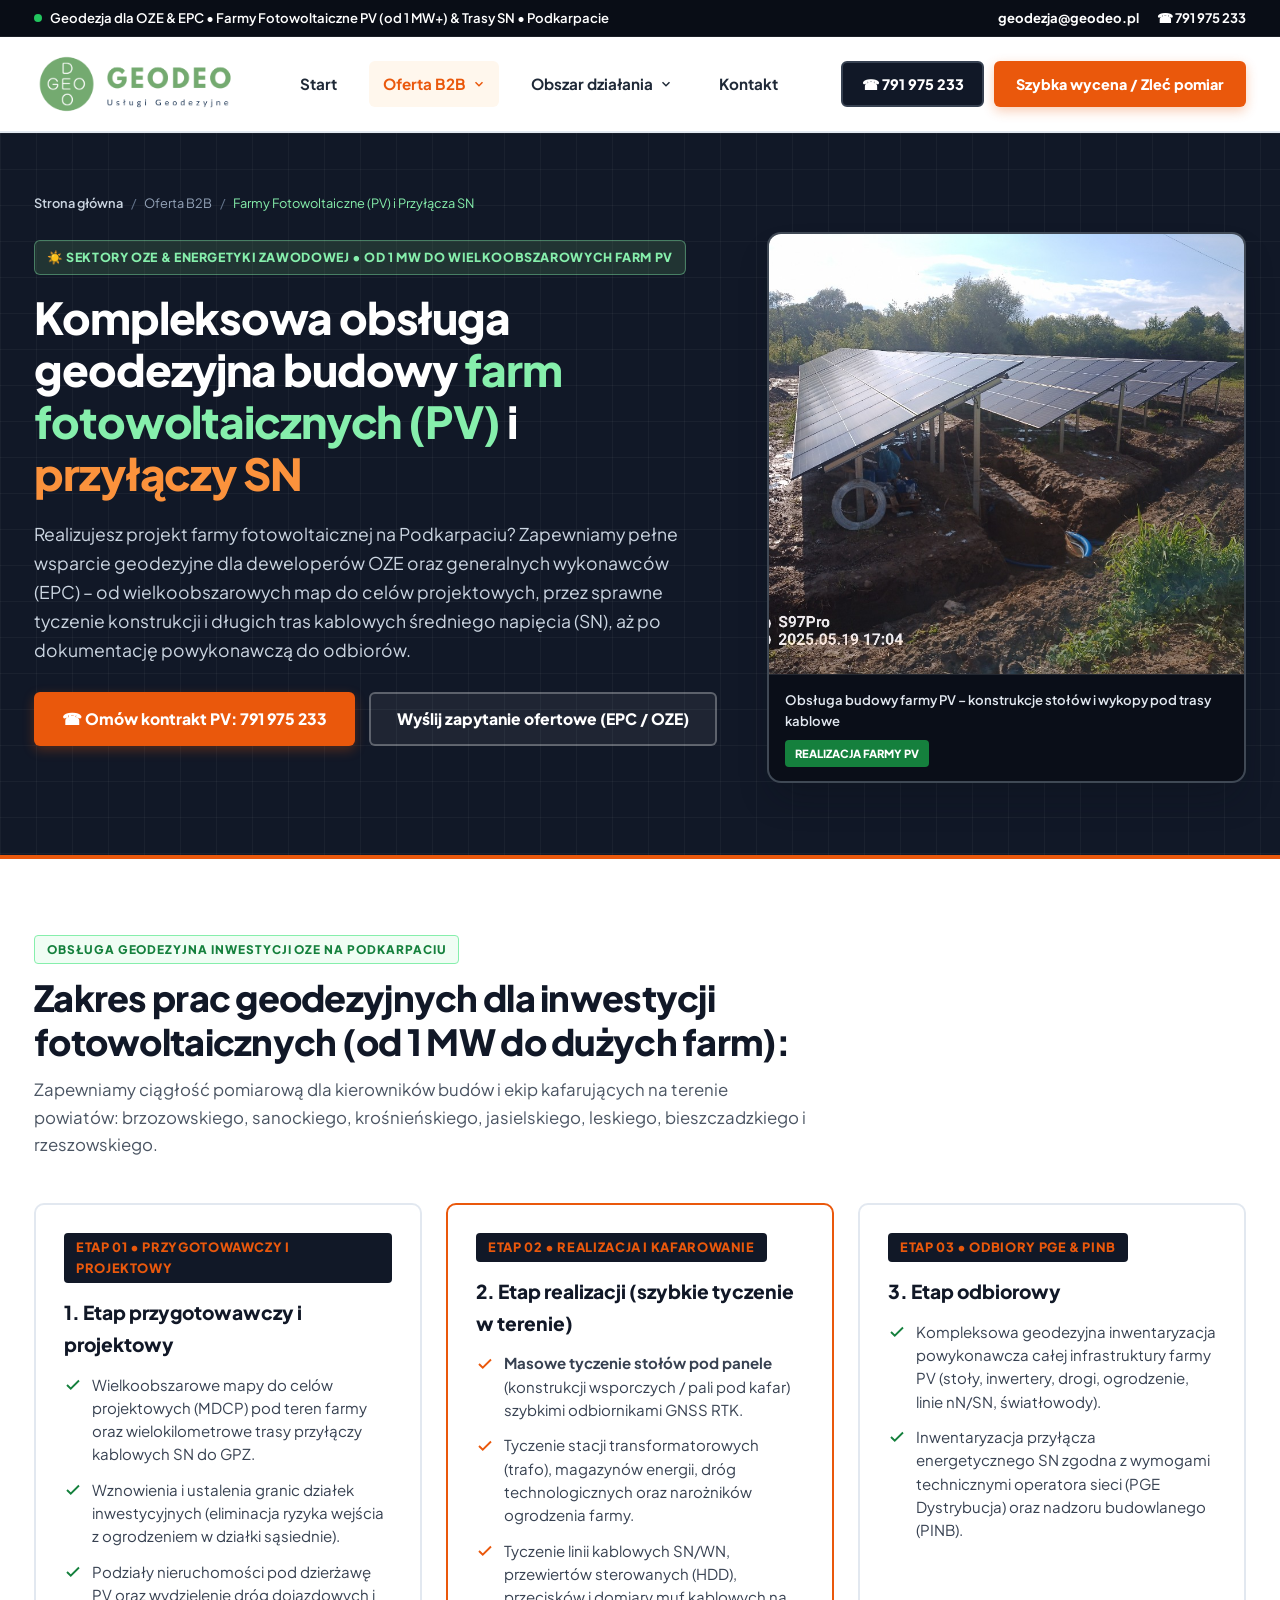
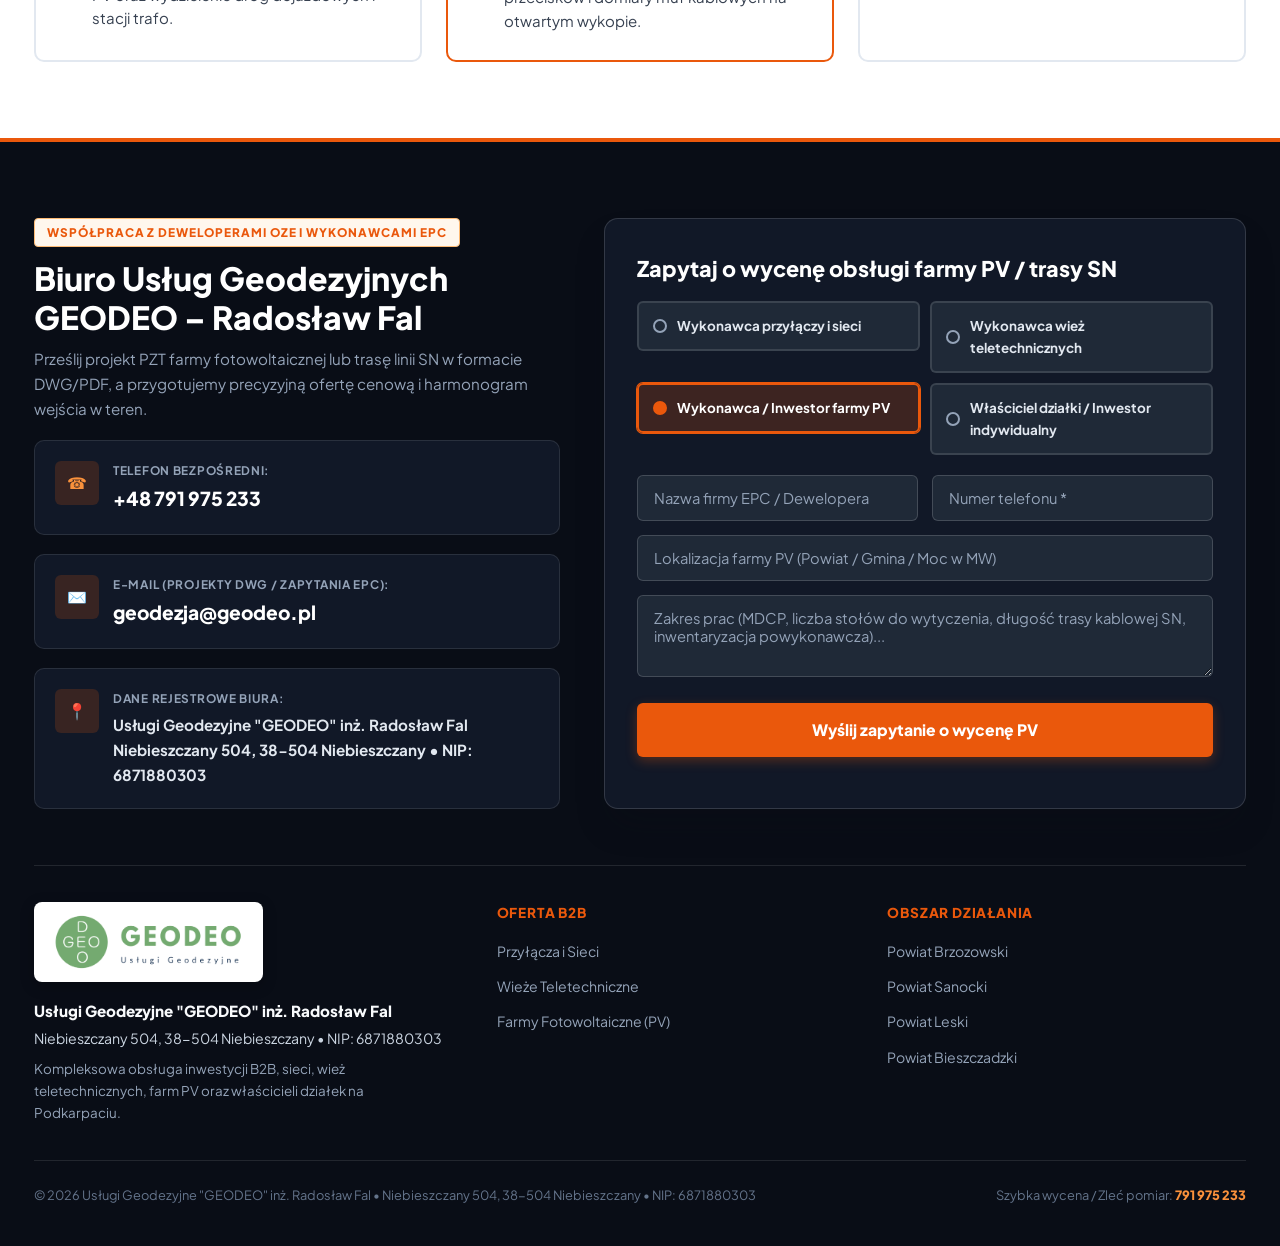
==== commit 2765d8b6: "Optymalizacja SEO i AI (Schema.org, meta tagi, llms.txt, sitemap.xml) oraz poprawa rozmiaru logo na " ====
--- a/farmy-fotowoltaiczne.html
+++ b/farmy-fotowoltaiczne.html
@@ -3,16 +3,85 @@
 <head>
   <meta charset="UTF-8">
   <meta name="viewport" content="width=device-width, initial-scale=1.0">
-  <title>Obsługa Geodezyjna Farm Fotowoltaicznych (PV) – Podkarpacie, Brzozów, Sanok, Krosno, Jasło</title>
-  <meta name="description" content="Kompleksowa obsługa geodezyjna budowy farm fotowoltaicznych (PV od 1 MW wzwyż) i przyłączy SN na Podkarpaciu. Wielkoobszarowe MDCP, masowe tyczenie stołów GNSS RTK, stacji trafo, linii kablowych SN i odbiory PGE/PINB.">
-  <meta name="robots" content="index, follow">
+  <title>Obsługa Geodezyjna Farm Fotowoltaicznych (PV) i Tras SN – Podkarpacie, Brzozów, Sanok, Krosno, Jasło | GEODEO</title>
+  <meta name="description" content="Kompleksowa obsługa geodezyjna budowy farm fotowoltaicznych (PV od 1 MW wzwyż) i przyłączy SN na Podkarpaciu (Brzozów, Sanok, Krosno, Jasło, Lesko, Bieszczady). Wielkoobszarowe mapy do celów projektowych (MDCP), wznowienie granic, masowe tyczenie stołów GNSS RTK i odbiory. Tel. 791 975 233.">
+  <meta name="keywords" content="obsługa geodezyjna farmy fotowoltaicznej, geodeta farma PV, tyczenie stołów fotowoltaicznych, mapy do celów projektowych farma PV, tyczenie kabli SN, inwentaryzacja powykonawcza farmy PV, geodeta OZE Podkarpacie, geodeta Sanok, geodeta Brzozów, geodeta Krosno, geodeta Jasło">
+  <meta name="author" content="Usługi Geodezyjne GEODEO inż. Radosław Fal">
+  <meta name="robots" content="index, follow, max-image-preview:large, max-snippet:-1, max-video-preview:-1">
+  <meta name="theme-color" content="#0F172A">
+  <meta name="geo.region" content="PL-18">
+  <meta name="geo.placename" content="Podkarpacie, Brzozów, Sanok, Krosno, Jasło, Lesko, Bieszczady">
+  <meta name="geo.position" content="49.5039;22.1381">
+  <meta name="ICBM" content="49.5039, 22.1381">
   <link rel="canonical" href="https://geodeo.pl/farmy-fotowoltaiczne.html">
   <link rel="icon" type="image/png" href="assets/img/logo-sygnet.png">
+
+  <!-- Open Graph / Social / AI Previews -->
+  <meta property="og:type" content="website">
+  <meta property="og:locale" content="pl_PL">
+  <meta property="og:site_name" content="Usługi Geodezyjne GEODEO inż. Radosław Fal">
+  <meta property="og:title" content="Obsługa Geodezyjna Farm Fotowoltaicznych (PV) i Przyłączy SN – Podkarpacie | GEODEO">
+  <meta property="og:description" content="Wielkoobszarowe MDCP, wznowienia granic, masowe tyczenie stołów pod panele, stacji transformatorowych i linii kablowych SN oraz dokumentacja powykonawcza.">
+  <meta property="og:url" content="https://geodeo.pl/farmy-fotowoltaiczne.html">
+  <meta property="og:image" content="https://geodeo.pl/assets/img/farma-pv-wykopy-kablowe.jpg">
+
+  <!-- Twitter Cards -->
+  <meta name="twitter:card" content="summary_large_image">
+  <meta name="twitter:title" content="Obsługa Geodezyjna Farm Fotowoltaicznych (PV) – Podkarpacie | GEODEO">
+  <meta name="twitter:description" content="MDCP, tyczenie stołów PV, stacji trafo i tras kablowych SN oraz inwentaryzacje do odbiorów PGE/PINB. Tel. 791 975 233.">
+  <meta name="twitter:image" content="https://geodeo.pl/assets/img/farma-pv-wykopy-kablowe.jpg">
 
   <link rel="preconnect" href="https://fonts.googleapis.com">
   <link rel="preconnect" href="https://fonts.gstatic.com" crossorigin>
   <link href="https://fonts.googleapis.com/css2?family=Plus+Jakarta+Sans:wght@400;500;600;700;800;900&display=swap" rel="stylesheet">
   <link rel="stylesheet" href="assets/css/style.css">
+
+  <script type="application/ld+json">
+  {
+    "@context": "https://schema.org",
+    "@graph": [
+      {
+        "@type": ["LocalBusiness", "ProfessionalService"],
+        "@id": "https://geodeo.pl/#organization",
+        "name": "Usługi Geodezyjne \"GEODEO\" inż. Radosław Fal",
+        "url": "https://geodeo.pl/farmy-fotowoltaiczne.html",
+        "telephone": "+48791975233",
+        "email": "geodezja@geodeo.pl",
+        "taxID": "6871880303",
+        "image": "https://geodeo.pl/assets/img/farma-pv-wykopy-kablowe.jpg",
+        "address": {
+          "@type": "PostalAddress",
+          "streetAddress": "Niebieszczany 504",
+          "addressLocality": "Niebieszczany",
+          "postalCode": "38-504",
+          "addressRegion": "Podkarpackie",
+          "addressCountry": "PL"
+        },
+        "areaServed": ["Podkarpacie", "Powiat brzozowski", "Powiat sanocki", "Powiat krośnieński", "Powiat jasielski", "Powiat leski", "Powiat bieszczadzki"],
+        "aggregateRating": {
+          "@type": "AggregateRating",
+          "ratingValue": "5.0",
+          "reviewCount": "122"
+        }
+      },
+      {
+        "@type": "Service",
+        "name": "Kompleksowa obsługa geodezyjna budowy farm fotowoltaicznych (PV) i przyłączy SN",
+        "provider": { "@id": "https://geodeo.pl/#organization" },
+        "serviceType": "Wielkoobszarowe mapy do celów projektowych (MDCP), wznowienie granic pod inwestycje OZE, masowe tyczenie stołów PV, stacji transformatorowych i tras kablowych SN, inwentaryzacje powykonawcze",
+        "areaServed": "Podkarpacie"
+      },
+      {
+        "@type": "BreadcrumbList",
+        "itemListElement": [
+          { "@type": "ListItem", "position": 1, "name": "Strona główna", "item": "https://geodeo.pl/" },
+          { "@type": "ListItem", "position": 2, "name": "Oferta B2B", "item": "https://geodeo.pl/#obszary-wspolpracy" },
+          { "@type": "ListItem", "position": 3, "name": "Farmy Fotowoltaiczne (PV) i Przyłącza SN", "item": "https://geodeo.pl/farmy-fotowoltaiczne.html" }
+        ]
+      }
+    ]
+  }
+  </script>
 </head>
 <body>
 
@@ -33,9 +102,8 @@
   <!-- HEADER -->
   <header class="site-header">
     <div class="container header-inner">
-      <a href="index.html" class="logo-wrap">
-        <img src="assets/img/logo-geodeo-hd.png" alt="GEODEO Usługi Geodezyjne" class="logo-img">
-        <div class="logo-tag">Inżynieryjne & Regionalne<br>Ramię Wykonawcze</div>
+      <a href="index.html" class="logo-wrap" title="GEODEO – Strona główna">
+        <img src="assets/img/logo-geodeo-hd.png" alt="Usługi Geodezyjne GEODEO inż. Radosław Fal – Obsługa Geodezyjna Farm Fotowoltaicznych PV" class="logo-img" fetchpriority="high" decoding="async">
       </a>
 
       <nav class="main-nav" aria-label="Nawigacja główna">
@@ -86,8 +154,8 @@
   <!-- MOBILE DRAWER -->
   <div id="mobile-drawer" class="mobile-drawer">
     <div class="mobile-drawer-top">
-      <img src="assets/img/logo-geodeo-hd.png" alt="GEODEO" style="height: 42px; background:#fff; padding:4px 8px; border-radius:6px;">
-      <button class="mobile-drawer-close">✕</button>
+      <img src="assets/img/logo-geodeo-hd.png" alt="Logo Usługi Geodezyjne GEODEO inż. Radosław Fal" width="147" height="42" loading="lazy" decoding="async" style="height: 42px; background:#fff; padding:4px 8px; border-radius:6px;">
+      <button class="mobile-drawer-close" aria-label="Zamknij menu">✕</button>
     </div>
     <div class="mobile-nav-group">
       <div class="mobile-nav-label">Usługi Inżynieryjne B2B</div>
@@ -110,7 +178,7 @@
     <!-- HERO SECTION -->
     <section class="hero-tech bg-tech-grid">
       <div class="container">
-        <nav class="breadcrumbs">
+        <nav class="breadcrumbs" aria-label="Ścieżka nawigacji">
           <a href="index.html">Strona główna</a>
           <span class="sep">/</span>
           <span>Oferta B2B</span>
@@ -143,7 +211,7 @@
           </div>
 
           <div class="hero-visual-frame">
-            <img src="assets/img/farma-pv-wykopy-kablowe.jpg" alt="Obsługa geodezyjna budowy farmy fotowoltaicznej PV – wytyczone stoły pod panele i wykopy tras kablowych">
+            <img src="assets/img/farma-pv-wykopy-kablowe.jpg" alt="Obsługa geodezyjna budowy farmy fotowoltaicznej PV – wytyczone stoły pod panele i wykopy tras kablowych SN" fetchpriority="high" decoding="async">
             <div class="hero-visual-caption">
               <span class="caption-text">Obsługa budowy farmy PV – konstrukcje stołów i wykopy pod trasy kablowe</span>
               <span class="caption-badge" style="background:var(--geodeo-green-dark);">Realizacja Farmy PV</span>
@@ -300,7 +368,7 @@
 
       <div class="footer-matrix">
         <div>
-          <img src="assets/img/logo-geodeo-hd.png" alt="Usługi Geodezyjne GEODEO inż. Radosław Fal" style="height:80px; width:auto; background:#fff; padding:8px 16px; border-radius:8px; margin-bottom:16px; box-shadow: 0 4px 14px rgba(0,0,0,0.25);">
+          <img src="assets/img/logo-geodeo-hd.png" alt="Usługi Geodezyjne GEODEO inż. Radosław Fal – Obsługa Geodezyjna Farm Fotowoltaicznych PV Podkarpacie" width="280" height="80" loading="lazy" decoding="async" style="height:80px; width:auto; background:#fff; padding:8px 16px; border-radius:8px; margin-bottom:16px; box-shadow: 0 4px 14px rgba(0,0,0,0.25);">
           <div style="font-size:0.95rem; font-weight:800; color:#F8FAFC; margin-bottom:4px;">
             Usługi Geodezyjne "GEODEO" inż. Radosław Fal
           </div>
@@ -341,6 +409,6 @@
     <a href="#kontakt" class="mobile-sticky-quote">Szybka wycena</a>
   </div>
 
-  <script src="assets/js/main.js"></script>
+  <script src="assets/js/main.js" defer></script>
 </body>
 </html>
--- a/assets/css/style.css
+++ b/assets/css/style.css
@@ -1,7 +1,7 @@
 /* ==========================================================================
    GEODEO - Geodezja Inżynieryjna B2B & Pomiary Lokalne (8-Widokowy System SEO)
    Biuro Usług Geodezyjnych GEODEO – inż. Radosław Fal
-   Styl: Techniczny, Inżynieryjny, Konkretny (Ciemny Grafit, Biel, Pomarańcz, Zieleń GEODEO)
+   Architektura CSS: 100% Mobile-First, Flexbox/Grid, jednostki względne (rem, %, vw, clamp)
    ========================================================================== */
 
 :root {
@@ -28,20 +28,23 @@
   --geodeo-green-light: #F0FDF4;
   --geodeo-green-border: #86EFAC;
 
-  --radius-sm: 6px;
-  --radius-md: 10px;
-  --radius-lg: 14px;
-  --radius-xl: 20px;
+  --radius-sm: 0.375rem;
+  --radius-md: 0.625rem;
+  --radius-lg: 0.875rem;
+  --radius-xl: 1.25rem;
 
   --shadow-sm: 0 1px 3px rgba(0, 0, 0, 0.08);
   --shadow-md: 0 4px 12px -2px rgba(17, 24, 39, 0.12);
   --shadow-lg: 0 12px 24px -4px rgba(17, 24, 39, 0.16);
   --shadow-xl: 0 20px 35px -8px rgba(9, 13, 22, 0.28);
 
-  --container: 1260px;
+  --container: 78.75rem; /* 1260px */
   --transition: all 0.22s cubic-bezier(0.4, 0, 0.2, 1);
 }
 
+/* ==========================================================================
+   1. GLOBAL RESET & BOX-SIZING (ELIMINACJA POZIOMEGO PRZEWIJANIA)
+   ========================================================================== */
 *, *::before, *::after {
   box-sizing: border-box;
   margin: 0;
@@ -50,8 +53,10 @@
 
 html {
   scroll-behavior: smooth;
-  font-size: 16px;
+  font-size: 100%; /* 16px baza */
   -webkit-text-size-adjust: 100%;
+  max-width: 100%;
+  overflow-x: hidden;
 }
 
 body {
@@ -59,14 +64,40 @@
   background-color: var(--slate-50);
   color: var(--graphite-900);
   line-height: 1.65;
+  width: 100%;
+  max-width: 100%;
   overflow-x: hidden;
-  padding-bottom: 68px;
-}
-
-@media (min-width: 1024px) {
+  padding-bottom: 4.5rem; /* miejsce na mobilny pasek dolny */
+  overflow-wrap: break-word;
+  word-wrap: break-word;
+}
+
+@media (min-width: 64rem) { /* 1024px */
   body {
     padding-bottom: 0;
   }
+}
+
+main, header, footer, section, article, nav, div {
+  max-width: 100%;
+}
+
+/* Zapobieganie rozpychaniu kontenerów Flexbox i CSS Grid przez dzieci */
+.hero-grid > *,
+.cards-grid-4 > *,
+.advantages-grid > *,
+.county-grid > *,
+.steps-grid-3 > *,
+.gminy-grid > *,
+.reviews-portal-bar > *,
+.reviews-strip > *,
+.contact-grid > *,
+.footer-matrix > *,
+.field-photo-grid-2 > *,
+.field-photo-grid-5 > *,
+.hero-metrics-bar > * {
+  min-width: 0;
+  max-width: 100%;
 }
 
 a {
@@ -75,7 +106,7 @@
   transition: var(--transition);
 }
 
-img {
+img, svg, video, canvas {
   max-width: 100%;
   height: auto;
   display: block;
@@ -88,24 +119,25 @@
 button, input, select, textarea {
   font-family: inherit;
   font-size: inherit;
+  max-width: 100%;
 }
 
 .container {
   width: 100%;
   max-width: var(--container);
   margin: 0 auto;
-  padding: 0 20px;
+  padding: 0 clamp(0.95rem, 4vw, 1.5rem);
 }
 
 /* ==========================================================================
-   TECHNICAL GRID PATTERN OVERLAY
+   2. TECHNICAL GRID PATTERN OVERLAY
    ========================================================================== */
 .bg-tech-grid {
   background-color: var(--graphite-900);
   background-image: 
     linear-gradient(to right, rgba(255, 255, 255, 0.04) 1px, transparent 1px),
     linear-gradient(to bottom, rgba(255, 255, 255, 0.04) 1px, transparent 1px);
-  background-size: 36px 36px;
+  background-size: 2.25rem 2.25rem;
 }
 
 .bg-light-grid {
@@ -113,55 +145,68 @@
   background-image: 
     linear-gradient(to right, rgba(17, 24, 39, 0.035) 1px, transparent 1px),
     linear-gradient(to bottom, rgba(17, 24, 39, 0.035) 1px, transparent 1px);
-  background-size: 32px 32px;
+  background-size: 2rem 2rem;
 }
 
 /* ==========================================================================
-   TOP ENGINEERING STATUS BAR
+   3. TOP ENGINEERING STATUS BAR (MOBILE-FIRST)
    ========================================================================== */
 .top-bar {
   background-color: var(--graphite-950);
   color: var(--slate-400);
-  font-size: 0.82rem;
-  padding: 8px 0;
+  font-size: clamp(0.74rem, 2.2vw, 0.82rem);
+  padding: 0.45rem 0;
   border-bottom: 1px solid rgba(255, 255, 255, 0.08);
 }
 
 .top-bar-inner {
   display: flex;
-  justify-content: space-between;
+  justify-content: center;
   align-items: center;
   flex-wrap: wrap;
-  gap: 10px;
-}
-
+  gap: 0.5rem 1rem;
+}
+
+/* Na małych ekranach ukrywamy długi tekst statusowy, zostawiając szybki kontakt */
 .status-indicator {
-  display: inline-flex;
-  align-items: center;
-  gap: 8px;
+  display: none;
+  align-items: center;
+  gap: 0.5rem;
   color: var(--white);
   font-weight: 600;
 }
 
+@media (min-width: 48rem) { /* 768px */
+  .top-bar-inner {
+    justify-content: space-between;
+  }
+  .status-indicator {
+    display: inline-flex;
+  }
+}
+
 .status-dot {
-  width: 8px;
-  height: 8px;
+  width: 0.5rem;
+  height: 0.5rem;
   border-radius: 50%;
   background-color: #22C55E;
+  flex-shrink: 0;
   box-shadow: 0 0 0 0 rgba(34, 197, 94, 0.7);
   animation: pulse-dot 2s infinite;
 }
 
 @keyframes pulse-dot {
   0% { box-shadow: 0 0 0 0 rgba(34, 197, 94, 0.7); }
-  70% { box-shadow: 0 0 0 7px rgba(34, 197, 94, 0); }
+  70% { box-shadow: 0 0 0 0.45rem rgba(34, 197, 94, 0); }
   100% { box-shadow: 0 0 0 0 rgba(34, 197, 94, 0); }
 }
 
 .top-bar-links {
   display: flex;
   align-items: center;
-  gap: 18px;
+  justify-content: center;
+  flex-wrap: wrap;
+  gap: 0.65rem 1.15rem;
 }
 
 .top-bar-links a {
@@ -169,7 +214,7 @@
   font-weight: 700;
   display: inline-flex;
   align-items: center;
-  gap: 5px;
+  gap: 0.35rem;
 }
 
 .top-bar-links a:hover {
@@ -177,7 +222,7 @@
 }
 
 /* ==========================================================================
-   HEADER & MULTI-PAGE NAVIGATION
+   4. HEADER & MULTI-PAGE NAVIGATION (MOBILE-FIRST)
    ========================================================================== */
 .site-header {
   position: sticky;
@@ -193,8 +238,17 @@
   display: flex;
   align-items: center;
   justify-content: space-between;
-  height: 94px;
-  gap: 20px;
+  min-height: 4.5rem;
+  padding-top: 0.45rem;
+  padding-bottom: 0.45rem;
+  gap: 0.65rem;
+}
+
+@media (min-width: 64rem) { /* 1024px */
+  .header-inner {
+    min-height: 5.875rem;
+    gap: 1.25rem;
+  }
 }
 
 .logo-wrap {
@@ -204,9 +258,27 @@
 }
 
 .logo-img {
-  height: 68px;
+  height: 2.75rem; /* 44px – czytelny rozmiar mobilny na smartfonach */
   width: auto;
+  max-width: none;
+  display: block;
   transition: var(--transition);
+}
+
+@media (min-width: 48rem) { /* 768px – tablety i ekrany średnie */
+  .logo-img {
+    height: 3.5rem; /* 56px pliku PNG (~45px samej grafiki logo) */
+    max-height: 3.75rem;
+    width: auto;
+  }
+}
+
+@media (min-width: 64rem) { /* 1024px+ – komputery / widok desktopowy */
+  .logo-img {
+    height: 4.125rem; /* 66px pliku PNG (~53px samej grafiki logo) */
+    max-height: 4.25rem; /* 68px */
+    width: auto;
+  }
 }
 
 .logo-tag {
@@ -217,17 +289,17 @@
   display: none;
 }
 
-@media (min-width: 1024px) {
+@media (min-width: 64rem) { /* 1024px */
   .main-nav {
     display: flex;
     align-items: center;
-    gap: 16px;
-  }
-}
-
-@media (min-width: 1280px) {
+    gap: 0.35rem;
+  }
+}
+
+@media (min-width: 80rem) { /* 1280px */
   .main-nav {
-    gap: 26px;
+    gap: 1.15rem;
   }
 }
 
@@ -238,12 +310,21 @@
 .nav-link {
   display: inline-flex;
   align-items: center;
-  gap: 6px;
-  padding: 10px 15px;
-  font-size: 0.95rem;
+  gap: 0.3rem;
+  padding: 0.5rem 0.65rem;
+  font-size: 0.92rem;
   font-weight: 700;
   color: var(--graphite-800);
   border-radius: var(--radius-sm);
+  white-space: nowrap;
+}
+
+@media (min-width: 80rem) { /* 1280px */
+  .nav-link {
+    gap: 0.375rem;
+    padding: 0.625rem 0.85rem;
+    font-size: 0.95rem;
+  }
 }
 
 .nav-link:hover, .nav-link.active {
@@ -256,16 +337,17 @@
   position: absolute;
   top: 100%;
   left: 0;
-  min-width: 340px;
+  min-width: 21rem;
+  max-width: 90vw;
   background-color: var(--white);
   border: 1px solid var(--slate-200);
   border-top: 3px solid var(--tech-orange);
   border-radius: 0 0 var(--radius-md) var(--radius-md);
   box-shadow: var(--shadow-lg);
-  padding: 10px;
+  padding: 0.625rem;
   opacity: 0;
   visibility: hidden;
-  transform: translateY(8px);
+  transform: translateY(0.5rem);
   transition: var(--transition);
   z-index: 200;
 }
@@ -279,7 +361,7 @@
 .dropdown-link {
   display: flex;
   flex-direction: column;
-  padding: 10px 12px;
+  padding: 0.625rem 0.75rem;
   border-radius: var(--radius-sm);
   transition: var(--transition);
 }
@@ -294,7 +376,7 @@
   color: var(--graphite-900);
   display: flex;
   align-items: center;
-  gap: 6px;
+  gap: 0.375rem;
 }
 
 .dropdown-link:hover .dropdown-title {
@@ -309,25 +391,64 @@
 .header-cta {
   display: flex;
   align-items: center;
-  gap: 10px;
+  gap: 0.5rem;
+  flex-shrink: 0;
+}
+
+/* Mobile-First: w nagłówku na smartfonie pokazujemy kompaktowy telefon + menu ☰,
+   a długi przycisk "Szybka wycena / Zleć pomiar" pojawia się od tabletów wzwyż */
+.header-cta .btn-orange {
+  display: none;
+}
+
+.header-cta .btn-dark {
+  padding: 0.55rem 0.75rem;
+  font-size: 0.8rem;
+}
+
+@media (min-width: 48rem) { /* 768px */
+  .header-cta {
+    gap: 0.625rem;
+  }
+  .header-cta .btn-orange {
+    display: inline-flex;
+  }
+  .header-cta .btn-dark {
+    padding: 0.75rem 1.15rem;
+    font-size: 0.9rem;
+  }
 }
 
 /* ==========================================================================
-   BUTTONS
+   5. BUTTONS (MOBILE-FIRST, ELASTYCZNE ZAWIJANIE TEKSTU)
    ========================================================================== */
 .btn {
   display: inline-flex;
   align-items: center;
   justify-content: center;
-  gap: 8px;
-  padding: 12px 20px;
+  gap: 0.5rem;
+  padding: 0.75rem 1.15rem;
   font-size: 0.9rem;
   font-weight: 800;
+  line-height: 1.3;
+  text-align: center;
   border-radius: var(--radius-sm);
   border: 2px solid transparent;
   cursor: pointer;
   transition: var(--transition);
-  white-space: nowrap;
+  white-space: normal; /* pozwala zawinąć długi tekst na wąskim ekranie smartfona */
+  max-width: 100%;
+}
+
+@media (min-width: 40rem) { /* 640px */
+  .btn {
+    padding: 0.75rem 1.25rem;
+    white-space: nowrap;
+  }
+}
+
+.btn svg {
+  flex-shrink: 0;
 }
 
 .btn-orange {
@@ -389,35 +510,43 @@
 }
 
 .btn-lg {
-  padding: 15px 26px;
-  font-size: 0.98rem;
+  padding: 0.875rem 1.35rem;
+  font-size: clamp(0.9rem, 2.6vw, 0.98rem);
+}
+
+@media (min-width: 40rem) {
+  .btn-lg {
+    padding: 0.9375rem 1.625rem;
+  }
 }
 
 .mobile-menu-btn {
   display: inline-flex;
   align-items: center;
   justify-content: center;
-  width: 44px;
-  height: 44px;
+  width: 2.65rem;
+  height: 2.65rem;
   border: 1px solid var(--slate-200);
   border-radius: var(--radius-sm);
   background: var(--white);
   color: var(--graphite-900);
+  font-size: 1.2rem;
   cursor: pointer;
-}
-
-@media (min-width: 1024px) {
+  flex-shrink: 0;
+}
+
+@media (min-width: 64rem) { /* 1024px */
   .mobile-menu-btn {
     display: none;
   }
 }
 
 /* ==========================================================================
-   HERO SECTIONS (MAIN & SUBPAGES)
+   6. HERO SECTIONS (MAIN & SUBPAGES - MOBILE-FIRST)
    ========================================================================== */
 .hero-tech {
   position: relative;
-  padding: 60px 0 72px 0;
+  padding: clamp(2.25rem, 6vw, 3.75rem) 0 clamp(2.75rem, 7vw, 4.5rem) 0;
   color: var(--white);
   overflow: hidden;
   border-bottom: 4px solid var(--tech-orange);
@@ -426,11 +555,11 @@
 .hero-grid {
   display: grid;
   grid-template-columns: 1fr;
-  gap: 44px;
-  align-items: center;
-}
-
-@media (min-width: 1024px) {
+  gap: clamp(1.75rem, 5vw, 2.75rem);
+  align-items: center;
+}
+
+@media (min-width: 64rem) { /* 1024px */
   .hero-grid {
     grid-template-columns: 1.18fr 0.82fr;
   }
@@ -439,17 +568,19 @@
 .tech-eyebrow {
   display: inline-flex;
   align-items: center;
-  gap: 8px;
+  flex-wrap: wrap;
+  gap: 0.5rem;
   background-color: rgba(234, 88, 12, 0.18);
   border: 1px solid rgba(234, 88, 12, 0.45);
   color: #FDBA74;
-  font-size: 0.78rem;
+  font-size: clamp(0.7rem, 2.2vw, 0.78rem);
   font-weight: 800;
   text-transform: uppercase;
-  letter-spacing: 0.06em;
-  padding: 6px 14px;
+  letter-spacing: 0.05em;
+  padding: 0.375rem 0.75rem;
   border-radius: var(--radius-sm);
-  margin-bottom: 18px;
+  margin-bottom: 1.1rem;
+  max-width: 100%;
 }
 
 .tech-eyebrow.green {
@@ -459,18 +590,12 @@
 }
 
 .hero-h1 {
-  font-size: 2.1rem;
+  font-size: clamp(1.65rem, 5.5vw, 2.75rem);
   font-weight: 900;
-  line-height: 1.16;
+  line-height: 1.18;
   letter-spacing: -0.025em;
-  margin-bottom: 20px;
-  color: var(--white);
-}
-
-@media (min-width: 768px) {
-  .hero-h1 {
-    font-size: 2.75rem;
-  }
+  margin-bottom: 1.25rem;
+  color: var(--white);
 }
 
 .hero-h1 .accent-orange {
@@ -485,61 +610,78 @@
 .hero-h1-county {
   display: flex;
   flex-direction: column;
-  gap: 6px;
-  margin-bottom: 22px;
+  gap: 0.375rem;
+  margin-bottom: 1.35rem;
 }
 
 .county-h1-main {
   display: block;
-  font-size: clamp(2.25rem, 3.8vw, 3.15rem);
+  font-size: clamp(1.85rem, 6vw, 3.15rem);
   font-weight: 900;
-  line-height: 1.08;
+  line-height: 1.1;
   letter-spacing: -0.025em;
   color: #FFFFFF;
 }
 
 .county-h1-region {
   display: block;
-  font-size: clamp(1.6rem, 2.6vw, 2.2rem);
+  font-size: clamp(1.35rem, 4.5vw, 2.2rem);
   font-weight: 800;
   line-height: 1.2;
   letter-spacing: -0.015em;
   color: #F1F5F9;
-  padding-bottom: 6px;
+  padding-bottom: 0.25rem;
 }
 
 .county-h1-gminy {
   display: block;
-  font-size: clamp(1.02rem, 1.35vw, 1.2rem);
+  font-size: clamp(0.92rem, 2.8vw, 1.2rem);
   font-weight: 700;
   line-height: 1.5;
   letter-spacing: 0;
 }
 
 .hero-lead {
-  font-size: 1.1rem;
+  font-size: clamp(0.96rem, 2.8vw, 1.1rem);
   color: #CBD5E1;
   line-height: 1.65;
-  margin-bottom: 28px;
-  max-width: 680px;
-}
-
+  margin-bottom: 1.65rem;
+  max-width: 42.5rem;
+}
+
+/* Mobile-First: przyciski CTA w Hero na smartfonie mają 100% szerokości, od 640px obok siebie */
 .hero-cta-row {
   display: flex;
-  flex-wrap: wrap;
-  gap: 14px;
-  margin-bottom: 32px;
+  flex-direction: column;
+  align-items: stretch;
+  gap: 0.75rem;
+  margin-bottom: 1.75rem;
+}
+
+@media (min-width: 40rem) { /* 640px */
+  .hero-cta-row {
+    flex-direction: row;
+    flex-wrap: wrap;
+    align-items: center;
+    gap: 0.875rem;
+  }
 }
 
 .hero-metrics-bar {
   display: grid;
-  grid-template-columns: repeat(2, 1fr);
-  gap: 14px;
-  padding-top: 24px;
+  grid-template-columns: 1fr;
+  gap: 0.75rem;
+  padding-top: 1.25rem;
   border-top: 1px solid rgba(255, 255, 255, 0.12);
 }
 
-@media (min-width: 640px) {
+@media (min-width: 24rem) { /* 384px */
+  .hero-metrics-bar {
+    grid-template-columns: repeat(2, 1fr);
+  }
+}
+
+@media (min-width: 40rem) { /* 640px */
   .hero-metrics-bar {
     grid-template-columns: repeat(4, 1fr);
   }
@@ -548,7 +690,7 @@
 .metric-box {
   background: rgba(255, 255, 255, 0.04);
   border-left: 3px solid var(--tech-orange);
-  padding: 10px 14px;
+  padding: 0.625rem 0.75rem;
   border-radius: 0 var(--radius-sm) var(--radius-sm) 0;
 }
 
@@ -557,21 +699,23 @@
 }
 
 .metric-val {
-  font-size: 1.25rem;
+  font-size: clamp(1.02rem, 3.5vw, 1.22rem);
   font-weight: 900;
   color: var(--white);
-  line-height: 1.1;
+  line-height: 1.15;
 }
 
 .metric-lbl {
-  font-size: 0.75rem;
+  font-size: 0.74rem;
   color: var(--slate-400);
-  margin-top: 2px;
-}
-
-/* Hero Visual Frame */
+  margin-top: 0.2rem;
+  line-height: 1.35;
+}
+
+/* Hero Visual Frame (Elastyczne proporcje zamiast sztywnych pikseli) */
 .hero-visual-frame {
   position: relative;
+  width: 100%;
   background-color: var(--graphite-800);
   border: 2px solid rgba(255, 255, 255, 0.15);
   border-radius: var(--radius-lg);
@@ -581,31 +725,32 @@
 
 .hero-visual-frame img {
   width: 100%;
-  height: 440px;
+  height: clamp(15rem, 52vw, 27.5rem);
   object-fit: cover;
 }
 
 .hero-visual-frame.portrait-frame {
-  max-width: 430px;
+  width: 100%;
+  max-width: 26.875rem; /* 430px */
   margin-left: auto;
   margin-right: auto;
 }
 
 .hero-visual-frame.portrait-frame img {
-  height: 520px;
+  height: clamp(20rem, 75vw, 32.5rem);
   object-fit: cover;
   object-position: center 20%;
 }
 
-/* Dokumentacja fotograficzna z terenu (2- i 4-kolumnowa) */
+/* Dokumentacja fotograficzna z terenu (2- i 5-kolumnowa, Mobile-First) */
 .field-photo-grid-2 {
   display: grid;
   grid-template-columns: 1fr;
-  gap: 24px;
-  margin-top: 36px;
-}
-
-@media (min-width: 768px) {
+  gap: 1.5rem;
+  margin-top: 2.25rem;
+}
+
+@media (min-width: 48rem) { /* 768px */
   .field-photo-grid-2 {
     grid-template-columns: repeat(2, 1fr);
   }
@@ -614,17 +759,17 @@
 .field-photo-grid-5 {
   display: grid;
   grid-template-columns: 1fr;
-  gap: 18px;
-  margin-top: 36px;
-}
-
-@media (min-width: 640px) {
+  gap: 1.125rem;
+  margin-top: 2.25rem;
+}
+
+@media (min-width: 36rem) { /* 576px */
   .field-photo-grid-5 {
     grid-template-columns: repeat(2, 1fr);
   }
 }
 
-@media (min-width: 1024px) {
+@media (min-width: 64rem) { /* 1024px */
   .field-photo-grid-5 {
     grid-template-columns: repeat(5, 1fr);
   }
@@ -648,24 +793,24 @@
 
 .field-photo-card img {
   width: 100%;
-  height: 280px;
+  height: clamp(14rem, 48vw, 17.5rem);
   object-fit: cover;
   object-position: center 22%;
 }
 
 .field-photo-card.tall-photo img {
-  height: 420px;
+  height: clamp(18rem, 62vw, 26.25rem);
   object-position: center 18%;
 }
 
 .field-photo-caption {
-  padding: 14px 16px;
+  padding: 0.875rem 1rem;
   background: rgba(9, 13, 22, 0.96);
   border-top: 2px solid var(--tech-orange);
   flex: 1;
   display: flex;
   flex-direction: column;
-  gap: 4px;
+  gap: 0.25rem;
 }
 
 .field-photo-tag {
@@ -686,12 +831,13 @@
 .hero-visual-caption {
   background: rgba(9, 13, 22, 0.92);
   backdrop-filter: blur(8px);
-  padding: 14px 18px;
+  padding: 0.875rem 1rem;
   border-top: 1px solid rgba(255, 255, 255, 0.1);
   display: flex;
+  flex-wrap: wrap;
   align-items: center;
   justify-content: space-between;
-  gap: 12px;
+  gap: 0.5rem 0.75rem;
 }
 
 .caption-text {
@@ -703,19 +849,18 @@
 .caption-badge {
   background-color: var(--tech-orange);
   color: var(--white);
-  font-size: 0.72rem;
-  font-weight: 800;
-  padding: 4px 10px;
-  border-radius: 4px;
+  font-size: 0.7rem;
+  font-weight: 800;
+  padding: 0.25rem 0.625rem;
+  border-radius: 0.25rem;
   text-transform: uppercase;
-  white-space: nowrap;
 }
 
 /* ==========================================================================
-   SECTIONS & HEADINGS
+   7. SECTIONS & HEADINGS (MOBILE-FIRST)
    ========================================================================== */
 .section {
-  padding: 76px 0;
+  padding: clamp(2.75rem, 7vw, 4.75rem) 0;
 }
 
 .section-white {
@@ -728,8 +873,8 @@
 }
 
 .section-header {
-  max-width: 780px;
-  margin-bottom: 44px;
+  max-width: 48.75rem;
+  margin-bottom: clamp(1.75rem, 5vw, 2.75rem);
 }
 
 .section-header.center {
@@ -740,16 +885,17 @@
 
 .section-tag {
   display: inline-block;
-  font-size: 0.76rem;
+  font-size: 0.74rem;
   font-weight: 800;
   text-transform: uppercase;
   letter-spacing: 0.08em;
   color: var(--tech-orange);
   background-color: var(--tech-orange-light);
   border: 1px solid var(--tech-orange-border);
-  padding: 4px 12px;
-  border-radius: 4px;
-  margin-bottom: 12px;
+  padding: 0.25rem 0.75rem;
+  border-radius: 0.25rem;
+  margin-bottom: 0.75rem;
+  max-width: 100%;
 }
 
 .section-tag.green {
@@ -759,18 +905,12 @@
 }
 
 .section-h2 {
-  font-size: 1.9rem;
+  font-size: clamp(1.45rem, 4.5vw, 2.25rem);
   font-weight: 900;
   line-height: 1.22;
   letter-spacing: -0.02em;
   color: var(--graphite-900);
-  margin-bottom: 12px;
-}
-
-@media (min-width: 768px) {
-  .section-h2 {
-    font-size: 2.25rem;
-  }
+  margin-bottom: 0.75rem;
 }
 
 .section-dark .section-h2 {
@@ -778,7 +918,7 @@
 }
 
 .section-lead {
-  font-size: 1.05rem;
+  font-size: clamp(0.95rem, 2.6vw, 1.05rem);
   color: var(--graphite-600);
 }
 
@@ -787,21 +927,22 @@
 }
 
 /* ==========================================================================
-   4 PILLARS / B2B & B2C CARDS GRID
+   8. 4 PILLARS / B2B & B2C CARDS GRID
    ========================================================================== */
 .cards-grid-4 {
   display: grid;
   grid-template-columns: 1fr;
-  gap: 24px;
-}
-
-@media (min-width: 640px) {
+  gap: 1.25rem;
+}
+
+@media (min-width: 40rem) { /* 640px */
   .cards-grid-4 {
     grid-template-columns: repeat(2, 1fr);
-  }
-}
-
-@media (min-width: 1100px) {
+    gap: 1.5rem;
+  }
+}
+
+@media (min-width: 68.75rem) { /* 1100px */
   .cards-grid-4 {
     grid-template-columns: repeat(4, 1fr);
   }
@@ -811,7 +952,7 @@
   background-color: var(--white);
   border: 2px solid var(--slate-200);
   border-radius: var(--radius-md);
-  padding: 28px 24px;
+  padding: clamp(1.25rem, 4vw, 1.75rem);
   display: flex;
   flex-direction: column;
   justify-content: space-between;
@@ -827,7 +968,7 @@
   top: 0;
   left: 0;
   width: 100%;
-  height: 4px;
+  height: 0.25rem;
   background-color: var(--tech-orange);
 }
 
@@ -851,11 +992,11 @@
   font-weight: 800;
   text-transform: uppercase;
   letter-spacing: 0.06em;
-  padding: 3px 9px;
-  border-radius: 4px;
+  padding: 0.2rem 0.6rem;
+  border-radius: 0.25rem;
   background-color: var(--graphite-900);
   color: var(--white);
-  margin-bottom: 16px;
+  margin-bottom: 1rem;
   align-self: flex-start;
 }
 
@@ -864,16 +1005,17 @@
 }
 
 .pillar-icon {
-  width: 52px;
-  height: 52px;
+  width: 3.25rem;
+  height: 3.25rem;
   border-radius: var(--radius-sm);
   background-color: var(--tech-orange-light);
   color: var(--tech-orange);
   display: flex;
   align-items: center;
   justify-content: center;
-  margin-bottom: 18px;
+  margin-bottom: 1.1rem;
   border: 1px solid var(--tech-orange-border);
+  flex-shrink: 0;
 }
 
 .pillar-card.green-accent .pillar-icon {
@@ -886,25 +1028,25 @@
   font-size: 1.2rem;
   font-weight: 800;
   color: var(--graphite-900);
-  margin-bottom: 10px;
+  margin-bottom: 0.625rem;
   line-height: 1.3;
 }
 
 .pillar-desc {
   font-size: 0.92rem;
   color: var(--graphite-600);
-  margin-bottom: 22px;
+  margin-bottom: 1.35rem;
   line-height: 1.6;
 }
 
 .pillar-link {
   display: inline-flex;
   align-items: center;
-  gap: 8px;
+  gap: 0.5rem;
   font-size: 0.88rem;
   font-weight: 800;
   color: var(--tech-orange);
-  padding-top: 14px;
+  padding-top: 0.875rem;
   border-top: 1px solid var(--slate-100);
 }
 
@@ -913,21 +1055,22 @@
 }
 
 .pillar-card:hover .pillar-link {
-  gap: 12px;
+  gap: 0.75rem;
 }
 
 /* ==========================================================================
-   WHY US / 4 ENGINEERING ADVANTAGES
+   9. WHY US / 4 ENGINEERING ADVANTAGES (MOBILE-FIRST)
    ========================================================================== */
 .advantages-grid {
   display: grid;
   grid-template-columns: 1fr;
-  gap: 24px;
-}
-
-@media (min-width: 768px) {
+  gap: 1.25rem;
+}
+
+@media (min-width: 48rem) { /* 768px */
   .advantages-grid {
     grid-template-columns: repeat(2, 1fr);
+    gap: 1.5rem;
   }
 }
 
@@ -936,10 +1079,18 @@
   border: 1px solid rgba(255, 255, 255, 0.1);
   border-left: 4px solid var(--tech-orange);
   border-radius: var(--radius-md);
-  padding: 28px;
-  display: flex;
-  gap: 18px;
+  padding: clamp(1.25rem, 4vw, 1.75rem);
+  display: flex;
+  flex-direction: column;
+  gap: 0.875rem;
   transition: var(--transition);
+}
+
+@media (min-width: 36rem) { /* 576px */
+  .adv-card {
+    flex-direction: row;
+    gap: 1.125rem;
+  }
 }
 
 .adv-card:nth-child(even) {
@@ -953,8 +1104,8 @@
 }
 
 .adv-num {
-  width: 44px;
-  height: 44px;
+  width: 2.75rem;
+  height: 2.75rem;
   border-radius: var(--radius-sm);
   background-color: rgba(234, 88, 12, 0.2);
   color: #FB923C;
@@ -972,10 +1123,10 @@
 }
 
 .adv-h3 {
-  font-size: 1.15rem;
-  font-weight: 800;
-  color: var(--white);
-  margin-bottom: 8px;
+  font-size: clamp(1.05rem, 3vw, 1.15rem);
+  font-weight: 800;
+  color: var(--white);
+  margin-bottom: 0.5rem;
 }
 
 .adv-p {
@@ -985,17 +1136,18 @@
 }
 
 /* ==========================================================================
-   LOCAL SEO COUNTY BOXES (POWIATY)
+   10. LOCAL SEO COUNTY BOXES (POWIATY - MOBILE-FIRST)
    ========================================================================== */
 .county-grid {
   display: grid;
   grid-template-columns: 1fr;
-  gap: 24px;
-}
-
-@media (min-width: 768px) {
+  gap: 1.25rem;
+}
+
+@media (min-width: 48rem) { /* 768px */
   .county-grid {
     grid-template-columns: repeat(2, 1fr);
+    gap: 1.5rem;
   }
 }
 
@@ -1003,7 +1155,7 @@
   background-color: var(--white);
   border: 2px solid var(--slate-200);
   border-radius: var(--radius-md);
-  padding: 28px;
+  padding: clamp(1.25rem, 4vw, 1.75rem);
   display: flex;
   flex-direction: column;
   justify-content: space-between;
@@ -1024,14 +1176,15 @@
 
 .county-top {
   display: flex;
+  flex-wrap: wrap;
   align-items: flex-start;
   justify-content: space-between;
-  gap: 12px;
-  margin-bottom: 14px;
+  gap: 0.5rem 0.75rem;
+  margin-bottom: 0.875rem;
 }
 
 .county-h3 {
-  font-size: 1.35rem;
+  font-size: clamp(1.15rem, 3.5vw, 1.35rem);
   font-weight: 900;
   color: var(--graphite-900);
 }
@@ -1040,12 +1193,12 @@
   font-size: 0.72rem;
   font-weight: 800;
   text-transform: uppercase;
-  padding: 4px 10px;
-  border-radius: 4px;
+  padding: 0.25rem 0.625rem;
+  border-radius: 0.25rem;
   background-color: var(--geodeo-green-light);
   color: var(--geodeo-green-dark);
   border: 1px solid var(--geodeo-green-border);
-  white-space: nowrap;
+  max-width: 100%;
 }
 
 .county-box.featured-county .county-tag {
@@ -1068,34 +1221,35 @@
 .county-towns {
   display: flex;
   flex-wrap: wrap;
-  gap: 6px;
-  margin: 14px 0 20px 0;
+  gap: 0.375rem;
+  margin: 0.875rem 0 1.25rem 0;
 }
 
 .town-chip {
-  font-size: 0.8rem;
+  font-size: 0.78rem;
   font-weight: 600;
   background-color: var(--slate-100);
   color: var(--graphite-800);
-  padding: 4px 10px;
-  border-radius: 4px;
+  padding: 0.25rem 0.6rem;
+  border-radius: 0.25rem;
   border: 1px solid var(--slate-200);
+  line-height: 1.4;
 }
 
 .b2b-region-banner {
-  margin-top: 28px;
+  margin-top: 1.75rem;
   background-color: var(--graphite-900);
   color: var(--white);
   border-left: 5px solid var(--tech-orange);
   border-radius: var(--radius-md);
-  padding: 22px 28px;
+  padding: clamp(1.25rem, 4vw, 1.75rem);
   display: flex;
   flex-direction: column;
-  gap: 14px;
+  gap: 1rem;
   box-shadow: var(--shadow-md);
 }
 
-@media (min-width: 768px) {
+@media (min-width: 48rem) { /* 768px */
   .b2b-region-banner {
     flex-direction: row;
     align-items: center;
@@ -1104,17 +1258,18 @@
 }
 
 /* ==========================================================================
-   PROCESS / TECHNICAL STEPS & LISTS (FOR SUBPAGES)
+   11. PROCESS / TECHNICAL STEPS & LISTS (FOR SUBPAGES)
    ========================================================================== */
 .steps-grid-3 {
   display: grid;
   grid-template-columns: 1fr;
-  gap: 24px;
-}
-
-@media (min-width: 992px) {
+  gap: 1.25rem;
+}
+
+@media (min-width: 62rem) { /* 992px */
   .steps-grid-3 {
     grid-template-columns: repeat(3, 1fr);
+    gap: 1.5rem;
   }
 }
 
@@ -1122,7 +1277,7 @@
   background-color: var(--white);
   border: 2px solid var(--slate-200);
   border-radius: var(--radius-md);
-  padding: 28px;
+  padding: clamp(1.25rem, 4vw, 1.75rem);
   position: relative;
 }
 
@@ -1133,30 +1288,31 @@
   background-color: var(--graphite-900);
   color: var(--tech-orange);
   font-weight: 900;
-  font-size: 0.85rem;
-  padding: 4px 12px;
-  border-radius: 4px;
-  margin-bottom: 14px;
+  font-size: 0.8rem;
+  padding: 0.25rem 0.75rem;
+  border-radius: 0.25rem;
+  margin-bottom: 0.875rem;
   letter-spacing: 0.05em;
+  max-width: 100%;
 }
 
 .tech-step-h3 {
-  font-size: 1.2rem;
+  font-size: clamp(1.08rem, 3vw, 1.2rem);
   font-weight: 800;
   color: var(--graphite-900);
-  margin-bottom: 12px;
+  margin-bottom: 0.75rem;
 }
 
 .tech-list {
   display: flex;
   flex-direction: column;
-  gap: 12px;
+  gap: 0.75rem;
 }
 
 .tech-list li {
   display: flex;
   align-items: flex-start;
-  gap: 10px;
+  gap: 0.625rem;
   font-size: 0.94rem;
   color: var(--graphite-700);
   line-height: 1.55;
@@ -1165,27 +1321,27 @@
 .tech-list li svg {
   color: var(--tech-orange);
   flex-shrink: 0;
-  margin-top: 3px;
+  margin-top: 0.2rem;
 }
 
 .tech-list.green-checks li svg {
   color: var(--geodeo-green-dark);
 }
 
-/* Municipality SEO Cards (for Powiat Brzozowski & others) */
+/* Municipality SEO Cards */
 .gminy-grid {
   display: grid;
   grid-template-columns: 1fr;
-  gap: 18px;
-}
-
-@media (min-width: 640px) {
+  gap: 1.125rem;
+}
+
+@media (min-width: 40rem) { /* 640px */
   .gminy-grid {
     grid-template-columns: repeat(2, 1fr);
   }
 }
 
-@media (min-width: 1024px) {
+@media (min-width: 64rem) { /* 1024px */
   .gminy-grid {
     grid-template-columns: repeat(3, 1fr);
   }
@@ -1196,37 +1352,37 @@
   border: 1px solid var(--slate-200);
   border-top: 3px solid var(--geodeo-green-dark);
   border-radius: var(--radius-md);
-  padding: 22px;
+  padding: clamp(1.15rem, 3.5vw, 1.375rem);
   box-shadow: var(--shadow-sm);
 }
 
-.gmina-h3 {
-  font-size: 1.1rem;
+.gmina-h3, .gmina-name {
+  font-size: 1.08rem;
   font-weight: 800;
   color: var(--graphite-900);
-  margin-bottom: 8px;
-  display: flex;
-  align-items: center;
-  gap: 8px;
-}
-
-.gmina-villages {
+  margin-bottom: 0.5rem;
+  display: flex;
+  align-items: center;
+  gap: 0.5rem;
+}
+
+.gmina-villages, .gmina-desc {
   font-size: 0.88rem;
   color: var(--graphite-600);
   line-height: 1.6;
 }
 
 /* ==========================================================================
-   SOCIAL PROOF MINI-WALL (GOOGLE & OFERTEO 5.0 - ZWERYFIKOWANE OPINIE Z LINKAMI)
+   12. SOCIAL PROOF MINI-WALL (GOOGLE & OFERTEO 5.0)
    ========================================================================== */
 .reviews-portal-bar {
   display: grid;
   grid-template-columns: 1fr;
-  gap: 16px;
-  margin-bottom: 28px;
-}
-
-@media (min-width: 768px) {
+  gap: 1rem;
+  margin-bottom: 1.75rem;
+}
+
+@media (min-width: 48rem) { /* 768px */
   .reviews-portal-bar {
     grid-template-columns: repeat(2, 1fr);
   }
@@ -1234,16 +1390,22 @@
 
 .portal-verify-card {
   display: flex;
-  align-items: center;
+  align-items: flex-start;
   justify-content: space-between;
   flex-wrap: wrap;
-  gap: 14px;
+  gap: 0.875rem;
   background-color: var(--white);
   border: 2px solid var(--slate-200);
   border-radius: var(--radius-md);
-  padding: 18px 22px;
+  padding: clamp(1.1rem, 3.5vw, 1.375rem);
   box-shadow: var(--shadow-sm);
   transition: var(--transition);
+}
+
+@media (min-width: 40rem) {
+  .portal-verify-card {
+    align-items: center;
+  }
 }
 
 .portal-verify-card:hover {
@@ -1259,16 +1421,16 @@
 .reviews-strip {
   display: grid;
   grid-template-columns: 1fr;
-  gap: 20px;
-}
-
-@media (min-width: 768px) {
+  gap: 1.25rem;
+}
+
+@media (min-width: 48rem) { /* 768px */
   .reviews-strip {
     grid-template-columns: repeat(2, 1fr);
   }
 }
 
-@media (min-width: 1100px) {
+@media (min-width: 68.75rem) { /* 1100px */
   .reviews-strip {
     grid-template-columns: repeat(3, 1fr);
   }
@@ -1279,12 +1441,12 @@
   border: 1px solid var(--slate-200);
   border-top: 3px solid var(--tech-orange);
   border-radius: var(--radius-md);
-  padding: 24px;
+  padding: clamp(1.2rem, 3.8vw, 1.5rem);
   box-shadow: var(--shadow-sm);
   display: flex;
   flex-direction: column;
   justify-content: space-between;
-  gap: 14px;
+  gap: 0.875rem;
   transition: var(--transition);
 }
 
@@ -1300,15 +1462,16 @@
 
 .review-top-meta {
   display: flex;
+  flex-wrap: wrap;
   align-items: center;
   justify-content: space-between;
-  gap: 8px;
+  gap: 0.5rem;
 }
 
 .review-stars {
   color: #F59E0B;
   font-size: 0.98rem;
-  letter-spacing: 2px;
+  letter-spacing: 0.125rem;
 }
 
 .review-verified-badge {
@@ -1316,7 +1479,7 @@
   font-weight: 700;
   color: #15803D;
   background-color: #DCFCE7;
-  padding: 3px 8px;
+  padding: 0.2rem 0.5rem;
   border-radius: 999px;
 }
 
@@ -1335,15 +1498,15 @@
   align-items: center;
   justify-content: space-between;
   flex-wrap: wrap;
-  gap: 8px;
-  padding-top: 12px;
+  gap: 0.5rem;
+  padding-top: 0.75rem;
   border-top: 1px solid var(--slate-100);
 }
 
 .review-source-link {
   display: inline-flex;
   align-items: center;
-  gap: 4px;
+  gap: 0.25rem;
   font-size: 0.78rem;
   font-weight: 800;
   color: var(--tech-orange);
@@ -1356,23 +1519,23 @@
 }
 
 /* ==========================================================================
-   UNIVERSAL CONTACT SECTION & PROFILE SELECTOR FORM
+   13. UNIVERSAL CONTACT SECTION & PROFILE SELECTOR FORM (MOBILE-FIRST)
    ========================================================================== */
 .contact-section {
   background-color: var(--graphite-950);
   color: var(--white);
-  padding: 76px 0 40px 0;
+  padding: clamp(2.75rem, 7vw, 4.75rem) 0 2.5rem 0;
   border-top: 4px solid var(--tech-orange);
 }
 
 .contact-grid {
   display: grid;
   grid-template-columns: 1fr;
-  gap: 44px;
-  margin-bottom: 56px;
-}
-
-@media (min-width: 1024px) {
+  gap: clamp(2rem, 5vw, 2.75rem);
+  margin-bottom: clamp(2.25rem, 5vw, 3.5rem);
+}
+
+@media (min-width: 64rem) { /* 1024px */
   .contact-grid {
     grid-template-columns: 0.9fr 1.1fr;
   }
@@ -1381,22 +1544,26 @@
 .contact-info-panel {
   display: flex;
   flex-direction: column;
-  gap: 24px;
+  gap: 1.15rem;
 }
 
 .contact-card-item {
   background-color: var(--graphite-900);
   border: 1px solid rgba(255, 255, 255, 0.1);
   border-radius: var(--radius-md);
-  padding: 20px;
+  padding: clamp(1rem, 3.5vw, 1.25rem);
   display: flex;
   align-items: flex-start;
-  gap: 16px;
+  gap: 0.875rem;
+}
+
+.contact-card-item > div {
+  min-width: 0;
 }
 
 .contact-icon {
-  width: 46px;
-  height: 46px;
+  width: 2.75rem;
+  height: 2.75rem;
   border-radius: var(--radius-sm);
   background-color: rgba(234, 88, 12, 0.18);
   color: #FB923C;
@@ -1407,7 +1574,7 @@
 }
 
 .contact-lbl {
-  font-size: 0.76rem;
+  font-size: 0.74rem;
   text-transform: uppercase;
   letter-spacing: 0.06em;
   color: var(--slate-400);
@@ -1415,10 +1582,11 @@
 }
 
 .contact-val {
-  font-size: 1.2rem;
-  font-weight: 800;
-  color: var(--white);
-  margin-top: 2px;
+  font-size: clamp(1rem, 3.5vw, 1.2rem);
+  font-weight: 800;
+  color: var(--white);
+  margin-top: 0.15rem;
+  word-break: break-word;
 }
 
 .contact-val a:hover {
@@ -1429,18 +1597,18 @@
   background-color: var(--graphite-900);
   border: 1px solid rgba(255, 255, 255, 0.14);
   border-radius: var(--radius-lg);
-  padding: 32px;
+  padding: clamp(1.25rem, 4.5vw, 2rem);
   box-shadow: var(--shadow-xl);
 }
 
 .profile-selector-grid {
   display: grid;
   grid-template-columns: 1fr;
-  gap: 10px;
-  margin-bottom: 20px;
-}
-
-@media (min-width: 640px) {
+  gap: 0.625rem;
+  margin-bottom: 1.25rem;
+}
+
+@media (min-width: 40rem) { /* 640px */
   .profile-selector-grid {
     grid-template-columns: repeat(2, 1fr);
   }
@@ -1459,8 +1627,8 @@
 .profile-btn-box {
   display: flex;
   align-items: center;
-  gap: 10px;
-  padding: 12px 14px;
+  gap: 0.625rem;
+  padding: 0.75rem 0.875rem;
   background-color: var(--graphite-800);
   border: 2px solid rgba(255, 255, 255, 0.12);
   border-radius: var(--radius-sm);
@@ -1482,8 +1650,8 @@
 }
 
 .profile-dot {
-  width: 14px;
-  height: 14px;
+  width: 0.875rem;
+  height: 0.875rem;
   border-radius: 50%;
   border: 2px solid var(--slate-400);
   flex-shrink: 0;
@@ -1498,11 +1666,11 @@
 .form-row-2 {
   display: grid;
   grid-template-columns: 1fr;
-  gap: 14px;
-  margin-bottom: 14px;
-}
-
-@media (min-width: 640px) {
+  gap: 0.875rem;
+  margin-bottom: 0.875rem;
+}
+
+@media (min-width: 40rem) { /* 640px */
   .form-row-2 {
     grid-template-columns: 1fr 1fr;
   }
@@ -1510,7 +1678,7 @@
 
 .form-input {
   width: 100%;
-  padding: 13px 16px;
+  padding: 0.8125rem 1rem;
   background-color: var(--graphite-800);
   border: 1px solid rgba(255, 255, 255, 0.16);
   border-radius: var(--radius-sm);
@@ -1533,16 +1701,23 @@
 .footer-matrix {
   display: grid;
   grid-template-columns: 1fr;
-  gap: 32px;
-  padding: 40px 0;
+  gap: 2rem;
+  padding: 2.25rem 0;
   border-top: 1px solid rgba(255, 255, 255, 0.1);
   border-bottom: 1px solid rgba(255, 255, 255, 0.1);
 }
 
-@media (min-width: 768px) {
+@media (min-width: 48rem) { /* 768px */
   .footer-matrix {
     grid-template-columns: 1.2fr 1fr 1fr;
   }
+}
+
+.footer-matrix img {
+  max-width: min(100%, 16rem);
+  height: auto !important;
+  max-height: 5rem;
+  object-fit: contain;
 }
 
 .footer-col-title {
@@ -1551,13 +1726,13 @@
   text-transform: uppercase;
   letter-spacing: 0.06em;
   color: var(--tech-orange);
-  margin-bottom: 14px;
+  margin-bottom: 0.875rem;
 }
 
 .footer-links-list {
   display: flex;
   flex-direction: column;
-  gap: 9px;
+  gap: 0.55rem;
 }
 
 .footer-links-list a {
@@ -1567,35 +1742,37 @@
 
 .footer-links-list a:hover {
   color: var(--white);
-  padding-left: 4px;
+  padding-left: 0.25rem;
 }
 
 .footer-bottom-bar {
-  padding-top: 28px;
+  padding-top: 1.5rem;
   display: flex;
   flex-direction: column;
-  gap: 12px;
-  align-items: center;
+  gap: 0.75rem;
+  align-items: center;
+  text-align: center;
   justify-content: space-between;
-  font-size: 0.82rem;
+  font-size: 0.8rem;
   color: var(--slate-500);
 }
 
-@media (min-width: 768px) {
+@media (min-width: 48rem) { /* 768px */
   .footer-bottom-bar {
     flex-direction: row;
+    text-align: left;
   }
 }
 
 /* ==========================================================================
-   MOBILE DRAWER & STICKY CALL BAR
+   14. MOBILE DRAWER & STICKY CALL BAR
    ========================================================================== */
 .mobile-drawer {
   position: fixed;
   inset: 0;
   background-color: var(--graphite-950);
   z-index: 2000;
-  padding: 24px;
+  padding: 1.5rem;
   display: flex;
   flex-direction: column;
   transform: translateX(100%);
@@ -1611,14 +1788,14 @@
   display: flex;
   align-items: center;
   justify-content: space-between;
-  margin-bottom: 24px;
-  padding-bottom: 16px;
+  margin-bottom: 1.5rem;
+  padding-bottom: 1rem;
   border-bottom: 1px solid rgba(255, 255, 255, 0.1);
 }
 
 .mobile-drawer-close {
-  width: 42px;
-  height: 42px;
+  width: 2.625rem;
+  height: 2.625rem;
   background: var(--graphite-800);
   color: var(--white);
   border: 1px solid rgba(255, 255, 255, 0.15);
@@ -1628,7 +1805,7 @@
 }
 
 .mobile-nav-group {
-  margin-bottom: 22px;
+  margin-bottom: 1.375rem;
 }
 
 .mobile-nav-label {
@@ -1637,15 +1814,15 @@
   text-transform: uppercase;
   letter-spacing: 0.08em;
   color: var(--tech-orange);
-  margin-bottom: 10px;
+  margin-bottom: 0.625rem;
 }
 
 .mobile-nav-link {
   display: block;
-  padding: 10px 0;
+  padding: 0.625rem 0;
   color: var(--white);
   font-weight: 700;
-  font-size: 1rem;
+  font-size: 0.96rem;
   border-bottom: 1px solid rgba(255, 255, 255, 0.06);
 }
 
@@ -1654,16 +1831,17 @@
   bottom: 0;
   left: 0;
   right: 0;
+  width: 100%;
   background-color: var(--graphite-950);
   border-top: 2px solid var(--tech-orange);
-  padding: 10px 14px;
-  display: flex;
-  gap: 10px;
+  padding: 0.55rem 0.75rem;
+  display: flex;
+  gap: 0.5rem;
   z-index: 1500;
   box-shadow: 0 -6px 20px rgba(0, 0, 0, 0.4);
 }
 
-@media (min-width: 1024px) {
+@media (min-width: 64rem) { /* 1024px */
   .mobile-sticky-cta {
     display: none;
   }
@@ -1671,15 +1849,16 @@
 
 .mobile-sticky-cta a {
   flex: 1;
-  padding: 12px;
+  min-width: 0;
+  padding: 0.7rem 0.5rem;
   border-radius: var(--radius-sm);
   font-weight: 800;
-  font-size: 0.9rem;
+  font-size: clamp(0.78rem, 3.2vw, 0.9rem);
   text-align: center;
   display: flex;
   align-items: center;
   justify-content: center;
-  gap: 6px;
+  gap: 0.35rem;
 }
 
 .mobile-sticky-call {
@@ -1697,10 +1876,10 @@
   display: flex;
   flex-wrap: wrap;
   align-items: center;
-  gap: 8px;
-  font-size: 0.82rem;
+  gap: 0.375rem 0.5rem;
+  font-size: 0.8rem;
   color: var(--slate-400);
-  margin-bottom: 18px;
+  margin-bottom: 1.1rem;
 }
 
 .breadcrumbs a {
@@ -1717,18 +1896,24 @@
 }
 
 /* ==========================================================================
-   THREE.JS 3D DIGITAL ELEVATION MODEL (NMT / LIDAR) HERO SECTION ("EFEKT WOW")
+   15. THREE.JS 3D DIGITAL ELEVATION MODEL (NMT / LIDAR) HERO SECTION
    ========================================================================== */
 .hero-3d-wrapper {
   position: relative;
-  min-height: 690px;
+  min-height: auto;
   background-color: #050914;
   color: var(--white);
   overflow: hidden;
   border-bottom: 3px solid rgba(245, 158, 11, 0.55);
   display: flex;
   align-items: center;
-  padding: 56px 0 68px 0;
+  padding: clamp(2rem, 6vw, 3.5rem) 0 clamp(2.5rem, 6vw, 4.25rem) 0;
+}
+
+@media (min-width: 64rem) { /* 1024px */
+  .hero-3d-wrapper {
+    min-height: 43rem;
+  }
 }
 
 #hero-3d-canvas-container {
@@ -1752,8 +1937,13 @@
   inset: 0;
   z-index: 2;
   pointer-events: none;
-  background:
-    linear-gradient(90deg, rgba(5, 9, 20, 0.88) 0%, rgba(5, 9, 20, 0.62) 38%, rgba(5, 9, 20, 0.0) 68%);
+  background: linear-gradient(180deg, rgba(5, 9, 20, 0.82) 0%, rgba(5, 9, 20, 0.45) 65%, rgba(5, 9, 20, 0.75) 100%);
+}
+
+@media (min-width: 64rem) {
+  .hero-3d-vignette {
+    background: linear-gradient(90deg, rgba(5, 9, 20, 0.88) 0%, rgba(5, 9, 20, 0.62) 38%, rgba(5, 9, 20, 0.0) 68%);
+  }
 }
 
 .hero-3d-content-layer {
@@ -1762,23 +1952,24 @@
   width: 100%;
 }
 
-@media (min-width: 1024px) {
+@media (min-width: 64rem) { /* 1024px */
   .hero-grid-clean {
     grid-template-columns: 0.94fr 1.06fr;
-    gap: 28px;
+    gap: 1.75rem;
     align-items: stretch;
   }
 }
 
 .hero-left-panel {
-  max-width: 580px;
+  width: 100%;
+  max-width: 36.25rem;
 }
 
 .hero-lead-compact {
   color: #E2E8F0;
-  font-size: 1.03rem;
+  font-size: clamp(0.95rem, 2.8vw, 1.03rem);
   line-height: 1.6;
-  margin-bottom: 24px;
+  margin-bottom: 1.5rem;
   text-shadow: 0 2px 10px rgba(0, 0, 0, 0.95);
 }
 
@@ -1786,74 +1977,71 @@
   background: rgba(5, 9, 20, 0.62);
   backdrop-filter: blur(10px);
   -webkit-backdrop-filter: blur(10px);
-  padding: 14px 16px;
-  border-radius: 10px;
+  padding: 0.875rem 1rem;
+  border-radius: var(--radius-md);
   border: 1px solid rgba(56, 189, 248, 0.22);
 }
 
 /* Górny pasek telemetryczny HUD nad nagłówkiem */
 .hud-telemetry-bar {
-  display: inline-flex;
+  display: flex;
   flex-wrap: wrap;
   align-items: center;
-  gap: 10px;
+  gap: 0.35rem 0.625rem;
   background: rgba(9, 16, 34, 0.72);
   backdrop-filter: blur(10px);
   -webkit-backdrop-filter: blur(10px);
   border: 1px solid rgba(56, 189, 248, 0.32);
   border-left: 3px solid #F59E0B;
-  padding: 6px 12px;
+  padding: 0.45rem 0.75rem;
   border-radius: var(--radius-sm);
-  margin-bottom: 18px;
+  margin-bottom: 1.1rem;
+  width: fit-content;
+  max-width: 100%;
 }
 
 .hud-badge-gold {
-  font-size: 0.72rem;
+  font-size: 0.7rem;
   font-weight: 800;
   text-transform: uppercase;
   letter-spacing: 0.08em;
   color: #FBBF24;
   display: inline-flex;
   align-items: center;
-  gap: 6px;
+  gap: 0.375rem;
 }
 
 .hud-coords-mono {
   font-family: ui-monospace, SFMono-Regular, Menlo, Monaco, Consolas, monospace;
-  font-size: 0.72rem;
+  font-size: clamp(0.64rem, 2.2vw, 0.72rem);
   color: #38BDF8;
-  letter-spacing: 0.03em;
+  letter-spacing: 0.02em;
+  word-break: break-word;
 }
 
 .hero-3d-h1 {
-  font-size: 2.05rem;
+  font-size: clamp(1.75rem, 5.5vw, 2.65rem);
   font-weight: 900;
   line-height: 1.15;
   letter-spacing: -0.025em;
-  margin-bottom: 18px;
+  margin-bottom: 1.125rem;
   color: #FFFFFF;
   text-shadow: 0 4px 20px rgba(0, 0, 0, 0.9);
 }
 
-@media (min-width: 768px) {
-  .hero-3d-h1 {
-    font-size: 2.65rem;
-  }
-}
-
 /* Hierarchiczny, 3-poziomowy układ nagłówka głównego na stronie startowej */
 .hero-3d-h1-structured {
   display: flex;
   flex-direction: column;
-  gap: 8px;
-  margin-bottom: 20px;
+  gap: 0.45rem;
+  margin-bottom: 1.25rem;
 }
 
 .hero-main-title {
   display: block;
-  font-size: clamp(2.2rem, 3.7vw, 3.1rem);
+  font-size: clamp(1.85rem, 6vw, 3.1rem);
   font-weight: 900;
-  line-height: 1.08;
+  line-height: 1.1;
   letter-spacing: -0.025em;
   color: #FFFFFF;
   text-shadow: 0 4px 22px rgba(0, 0, 0, 0.95);
@@ -1861,18 +2049,18 @@
 
 .hero-region-title {
   display: block;
-  font-size: clamp(1.38rem, 2.2vw, 1.85rem);
+  font-size: clamp(1.2rem, 4vw, 1.85rem);
   font-weight: 800;
   line-height: 1.25;
   letter-spacing: -0.015em;
   color: #FBBF24;
   text-shadow: 0 3px 16px rgba(0, 0, 0, 0.95);
-  margin-top: 2px;
+  margin-top: 0.1rem;
 }
 
 .hero-sub-towns {
   display: block;
-  font-size: clamp(0.98rem, 1.28vw, 1.14rem);
+  font-size: clamp(0.88rem, 2.8vw, 1.14rem);
   font-weight: 700;
   line-height: 1.45;
   letter-spacing: 0;
@@ -1880,40 +2068,51 @@
   text-shadow: 0 2px 12px rgba(0, 0, 0, 0.95);
 }
 
-/* Przejrzysty podgląd 3D po prawej stronie (bez ramek i przyciemnienia zasłaniającego scenę) */
+/* Przejrzysty podgląd 3D po prawej stronie (elastyczny na smartfonach) */
 .hero-glass-showcase {
-  min-height: 420px;
+  min-height: 13rem;
   display: flex;
   flex-direction: column;
   justify-content: space-between;
-  align-items: flex-end;
-  padding: 4px 0;
+  align-items: stretch;
+  gap: 1.25rem;
+  padding: 0.25rem 0;
   background: transparent;
   border: none;
   box-shadow: none;
   position: relative;
 }
 
+@media (min-width: 64rem) { /* 1024px */
+  .hero-glass-showcase {
+    min-height: 26.25rem;
+    align-items: flex-end;
+  }
+}
+
 .showcase-hud-top {
-  display: inline-flex;
-  align-items: center;
-  gap: 12px;
-  background: rgba(5, 9, 20, 0.62);
+  display: flex;
+  flex-wrap: wrap;
+  align-items: center;
+  justify-content: space-between;
+  gap: 0.5rem 0.75rem;
+  background: rgba(5, 9, 20, 0.68);
   backdrop-filter: blur(10px);
   -webkit-backdrop-filter: blur(10px);
-  padding: 7px 12px;
+  padding: 0.5rem 0.75rem;
   border-radius: var(--radius-md);
   border: 1px solid rgba(56, 189, 248, 0.28);
+  max-width: 100%;
 }
 
 .showcase-live-tag {
   display: inline-flex;
   align-items: center;
-  gap: 6px;
-  font-size: 0.72rem;
+  gap: 0.375rem;
+  font-size: clamp(0.66rem, 2.2vw, 0.72rem);
   font-weight: 800;
   text-transform: uppercase;
-  letter-spacing: 0.05em;
+  letter-spacing: 0.04em;
   color: #38BDF8;
 }
 
@@ -1921,10 +2120,10 @@
   background: rgba(245, 158, 11, 0.22);
   border: 1px solid rgba(251, 191, 36, 0.65);
   color: #FDE047;
-  font-size: 0.72rem;
-  font-weight: 800;
-  padding: 5px 11px;
-  border-radius: 4px;
+  font-size: 0.7rem;
+  font-weight: 800;
+  padding: 0.35rem 0.65rem;
+  border-radius: 0.25rem;
   cursor: pointer;
   transition: var(--transition);
 }
@@ -1935,21 +2134,22 @@
 }
 
 .hud-engineer-Dock {
-  display: inline-flex;
-  align-items: center;
-  gap: 12px;
-  background: rgba(5, 9, 20, 0.68);
+  display: flex;
+  align-items: center;
+  gap: 0.75rem;
+  background: rgba(5, 9, 20, 0.74);
   backdrop-filter: blur(10px);
   -webkit-backdrop-filter: blur(10px);
   border: 1px solid rgba(251, 191, 36, 0.32);
   border-radius: var(--radius-md);
-  padding: 9px 14px;
+  padding: 0.6rem 0.875rem;
   margin-top: auto;
+  max-width: 100%;
 }
 
 .hud-engineer-thumb {
-  width: 50px;
-  height: 50px;
+  width: 3rem;
+  height: 3rem;
   border-radius: var(--radius-sm);
   object-fit: cover;
   border: 2px solid #F59E0B;
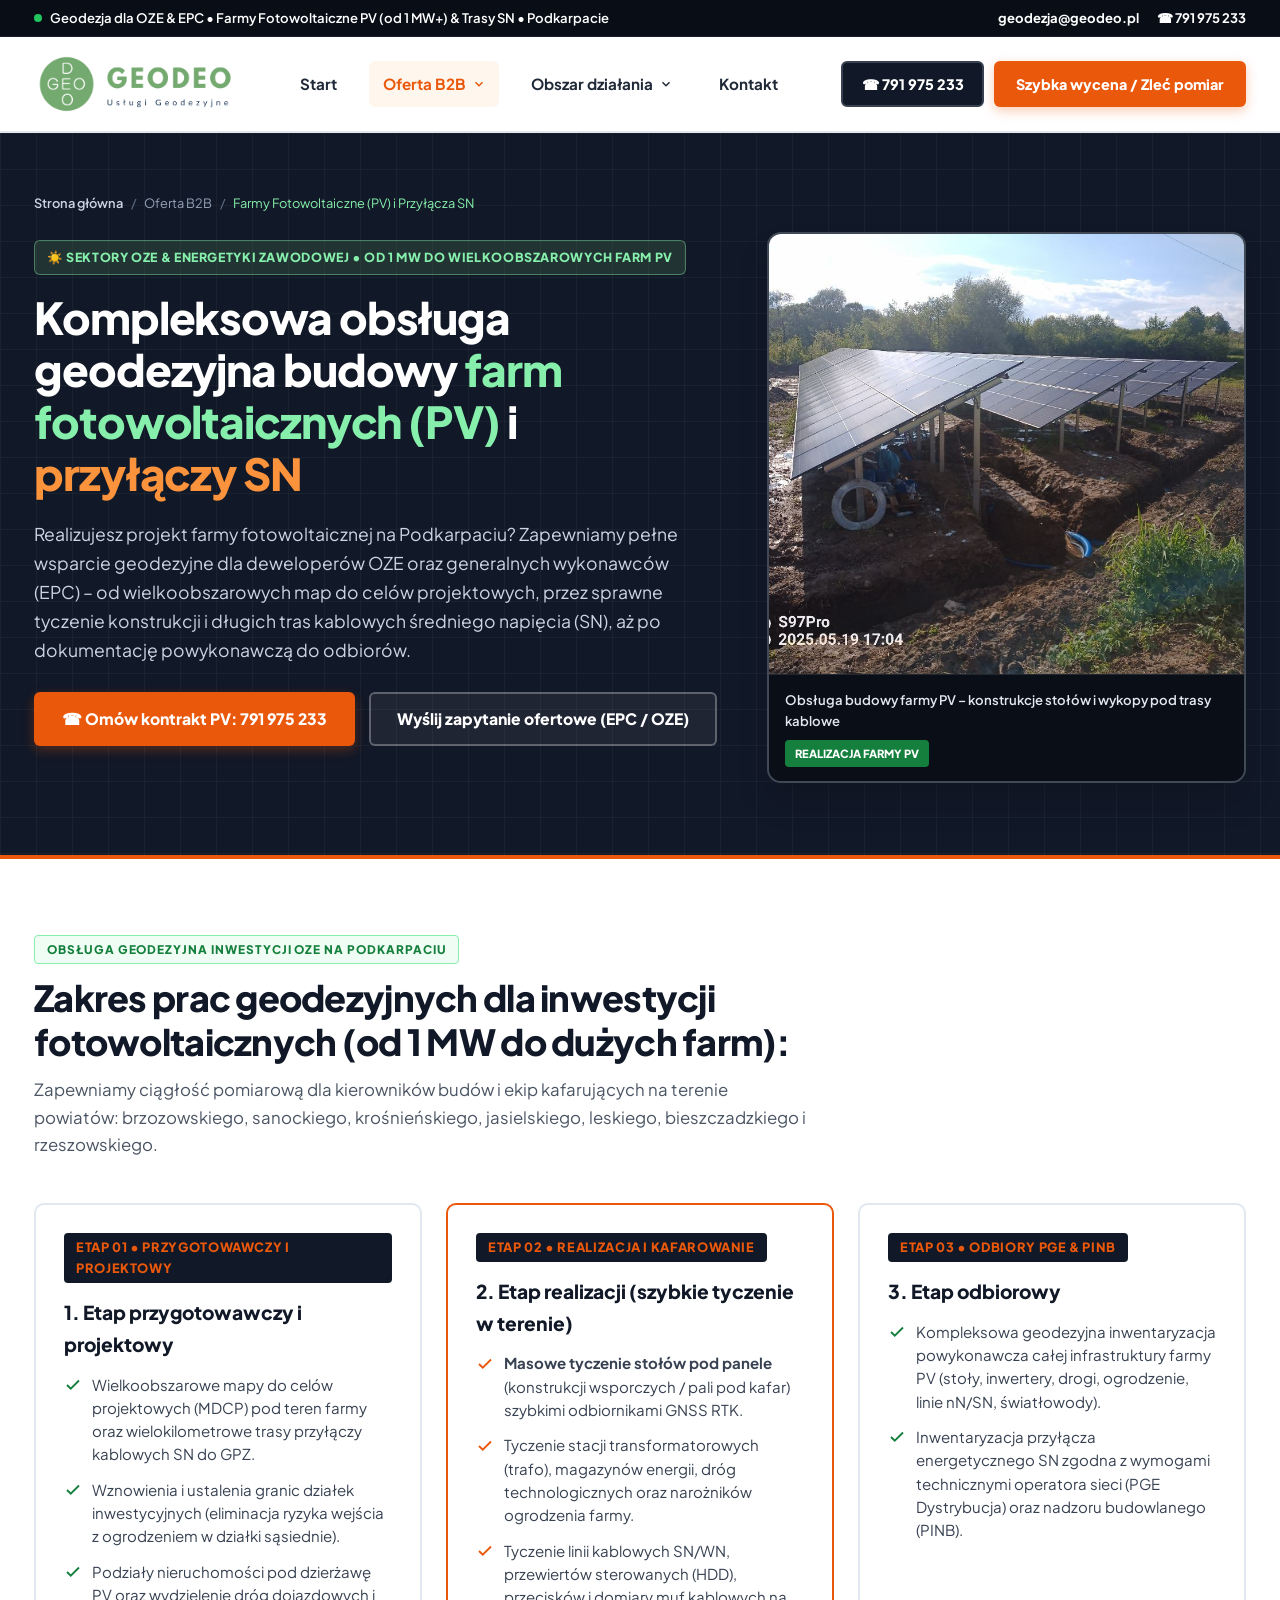
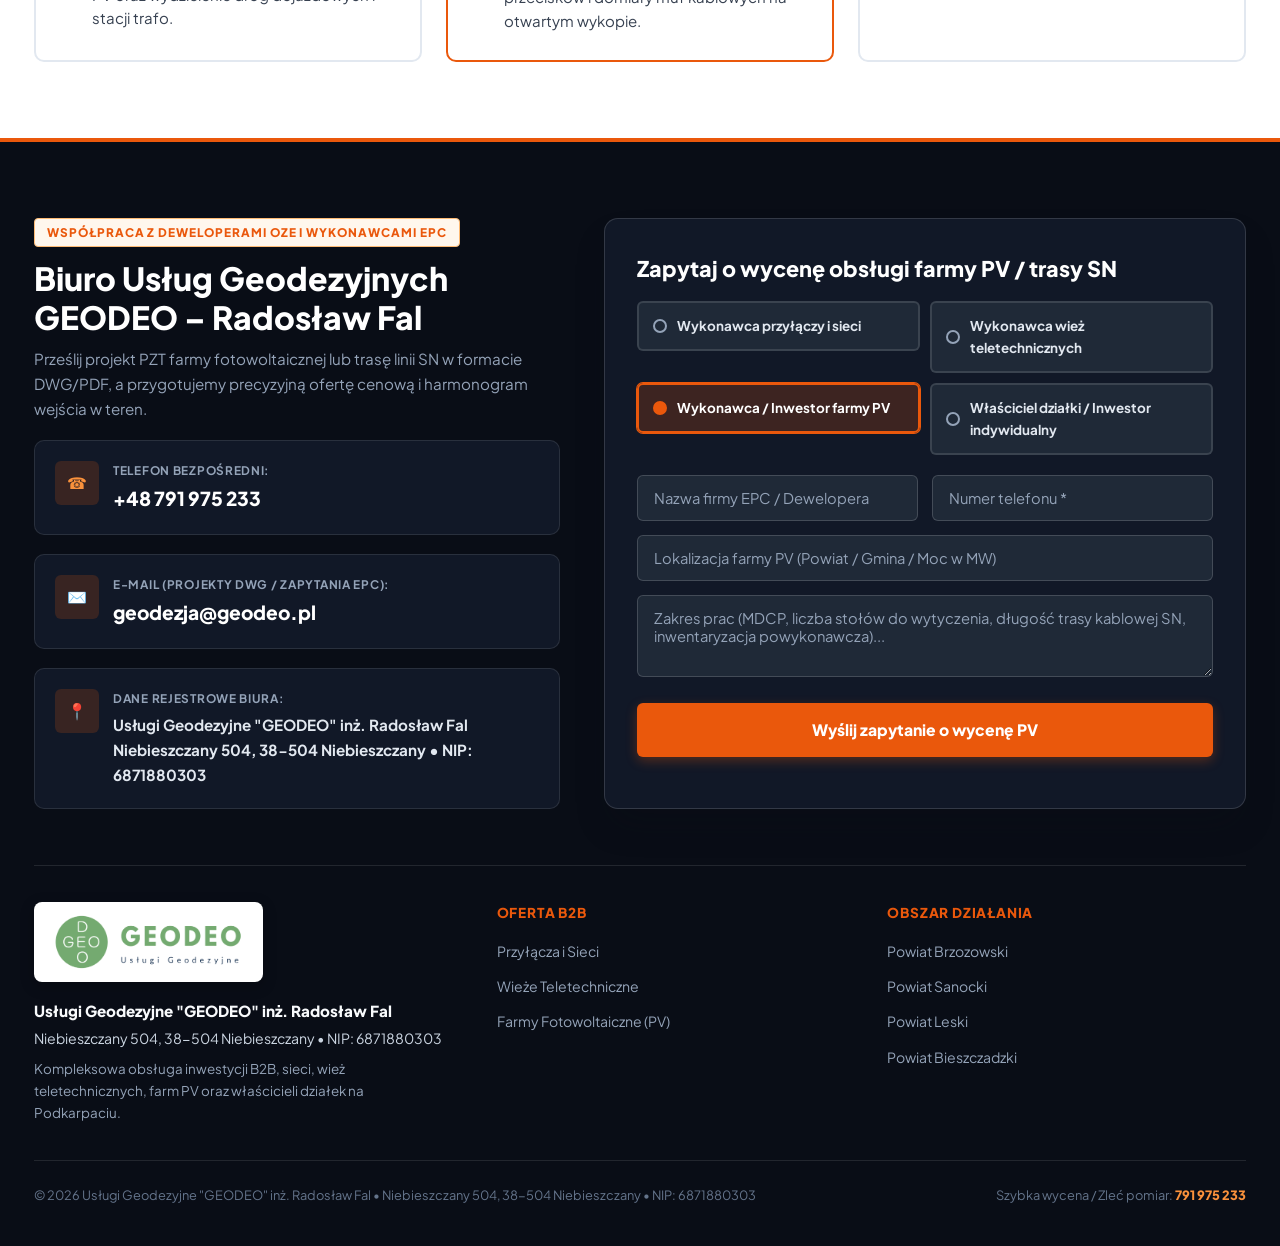
==== commit b7c973c1: "Optymalizacja wydajnosci mobilnej: odchudzenie zdjec, WebGL 3D, eliminacja backdrop-filter i layout " ====
--- a/farmy-fotowoltaiczne.html
+++ b/farmy-fotowoltaiczne.html
@@ -103,7 +103,7 @@
   <header class="site-header">
     <div class="container header-inner">
       <a href="index.html" class="logo-wrap" title="GEODEO – Strona główna">
-        <img src="assets/img/logo-geodeo-hd.png" alt="Usługi Geodezyjne GEODEO inż. Radosław Fal – Obsługa Geodezyjna Farm Fotowoltaicznych PV" class="logo-img" fetchpriority="high" decoding="async">
+        <img src="assets/img/logo-geodeo-hd.png" alt="Usługi Geodezyjne GEODEO inż. Radosław Fal – Obsługa Geodezyjna Farm Fotowoltaicznych PV" class="logo-img" width="203" height="66" loading="lazy" decoding="async">
       </a>
 
       <nav class="main-nav" aria-label="Nawigacja główna">
@@ -211,7 +211,7 @@
           </div>
 
           <div class="hero-visual-frame">
-            <img src="assets/img/farma-pv-wykopy-kablowe.jpg" alt="Obsługa geodezyjna budowy farmy fotowoltaicznej PV – wytyczone stoły pod panele i wykopy tras kablowych SN" fetchpriority="high" decoding="async">
+            <img src="assets/img/farma-pv-wykopy-kablowe.jpg" alt="Obsługa geodezyjna budowy farmy fotowoltaicznej PV – wytyczone stoły pod panele i wykopy tras kablowych SN" width="1024" height="768" width="1024" height="768" loading="lazy" decoding="async">
             <div class="hero-visual-caption">
               <span class="caption-text">Obsługa budowy farmy PV – konstrukcje stołów i wykopy pod trasy kablowe</span>
               <span class="caption-badge" style="background:var(--geodeo-green-dark);">Realizacja Farmy PV</span>
--- a/assets/css/style.css
+++ b/assets/css/style.css
@@ -33,13 +33,24 @@
   --radius-lg: 0.875rem;
   --radius-xl: 1.25rem;
 
-  --shadow-sm: 0 1px 3px rgba(0, 0, 0, 0.08);
-  --shadow-md: 0 4px 12px -2px rgba(17, 24, 39, 0.12);
-  --shadow-lg: 0 12px 24px -4px rgba(17, 24, 39, 0.16);
-  --shadow-xl: 0 20px 35px -8px rgba(9, 13, 22, 0.28);
+  /* Lekkie cienie na urządzeniach mobilnych (eliminacja obciążeń GPU przy skrolowaniu) */
+  --shadow-sm: 0 1px 2px rgba(0, 0, 0, 0.06);
+  --shadow-md: 0 2px 6px rgba(17, 24, 39, 0.08);
+  --shadow-lg: 0 4px 10px rgba(17, 24, 39, 0.1);
+  --shadow-xl: 0 6px 14px rgba(9, 13, 22, 0.14);
 
   --container: 78.75rem; /* 1260px */
-  --transition: all 0.22s cubic-bezier(0.4, 0, 0.2, 1);
+  /* Tylko właściwości wspierane sprzętowo / niepowodujące przeliczania układu (layout thrashing) */
+  --transition: transform 0.2s cubic-bezier(0.4, 0, 0.2, 1), opacity 0.2s ease, background-color 0.2s ease, color 0.2s ease, border-color 0.2s ease;
+}
+
+@media (min-width: 48rem) { /* 768px+ – pełne cienie na większych ekranach */
+  :root {
+    --shadow-sm: 0 1px 3px rgba(0, 0, 0, 0.08);
+    --shadow-md: 0 4px 12px -2px rgba(17, 24, 39, 0.12);
+    --shadow-lg: 0 12px 24px -4px rgba(17, 24, 39, 0.16);
+    --shadow-xl: 0 20px 35px -8px rgba(9, 13, 22, 0.28);
+  }
 }
 
 /* ==========================================================================
@@ -52,11 +63,17 @@
 }
 
 html {
-  scroll-behavior: smooth;
   font-size: 100%; /* 16px baza */
   -webkit-text-size-adjust: 100%;
   max-width: 100%;
   overflow-x: hidden;
+  overflow-x: clip;
+}
+
+@media (min-width: 64rem) and (prefers-reduced-motion: no-preference) {
+  html {
+    scroll-behavior: smooth;
+  }
 }
 
 body {
@@ -67,9 +84,11 @@
   width: 100%;
   max-width: 100%;
   overflow-x: hidden;
+  overflow-x: clip;
   padding-bottom: 4.5rem; /* miejsce na mobilny pasek dolny */
   overflow-wrap: break-word;
   word-wrap: break-word;
+  -webkit-font-smoothing: antialiased;
 }
 
 @media (min-width: 64rem) { /* 1024px */
@@ -78,7 +97,14 @@
   }
 }
 
-main, header, footer, section, article, nav, div {
+main {
+  width: 100%;
+  max-width: 100%;
+  overflow-x: hidden;
+  overflow-x: clip;
+}
+
+header, footer, section, article, nav, div {
   max-width: 100%;
 }
 
@@ -104,6 +130,7 @@
   color: inherit;
   text-decoration: none;
   transition: var(--transition);
+  touch-action: manipulation;
 }
 
 img, svg, video, canvas {
@@ -116,10 +143,11 @@
   list-style: none;
 }
 
-button, input, select, textarea {
+button, input, select, textarea, label {
   font-family: inherit;
   font-size: inherit;
   max-width: 100%;
+  touch-action: manipulation;
 }
 
 .container {
@@ -191,14 +219,19 @@
   border-radius: 50%;
   background-color: #22C55E;
   flex-shrink: 0;
-  box-shadow: 0 0 0 0 rgba(34, 197, 94, 0.7);
-  animation: pulse-dot 2s infinite;
+  transform: translate3d(0, 0, 0);
+}
+
+@media (min-width: 64rem) {
+  .status-dot {
+    animation: pulse-dot 2.4s ease-in-out infinite;
+    will-change: transform, opacity;
+  }
 }
 
 @keyframes pulse-dot {
-  0% { box-shadow: 0 0 0 0 rgba(34, 197, 94, 0.7); }
-  70% { box-shadow: 0 0 0 0.45rem rgba(34, 197, 94, 0); }
-  100% { box-shadow: 0 0 0 0 rgba(34, 197, 94, 0); }
+  0%, 100% { transform: scale3d(1, 1, 1); opacity: 1; }
+  50% { transform: scale3d(1.28, 1.28, 1); opacity: 0.65; }
 }
 
 .top-bar-links {
@@ -228,10 +261,18 @@
   position: sticky;
   top: 0;
   z-index: 1000;
-  background-color: rgba(255, 255, 255, 0.97);
-  backdrop-filter: blur(12px);
+  background-color: #FFFFFF;
   border-bottom: 2px solid var(--slate-200);
   box-shadow: var(--shadow-sm);
+  transform: translate3d(0, 0, 0);
+  backface-visibility: hidden;
+}
+
+@media (min-width: 64rem) {
+  .site-header {
+    background-color: rgba(255, 255, 255, 0.97);
+    backdrop-filter: blur(10px);
+  }
 }
 
 .header-inner {
@@ -829,8 +870,7 @@
 }
 
 .hero-visual-caption {
-  background: rgba(9, 13, 22, 0.92);
-  backdrop-filter: blur(8px);
+  background: rgba(9, 13, 22, 0.96);
   padding: 0.875rem 1rem;
   border-top: 1px solid rgba(255, 255, 255, 0.1);
   display: flex;
@@ -1775,13 +1815,16 @@
   padding: 1.5rem;
   display: flex;
   flex-direction: column;
-  transform: translateX(100%);
-  transition: transform 0.3s ease;
+  transform: translate3d(100%, 0, 0);
+  transition: transform 0.25s cubic-bezier(0.4, 0, 0.2, 1);
+  will-change: transform;
+  backface-visibility: hidden;
   overflow-y: auto;
+  -webkit-overflow-scrolling: touch;
 }
 
 .mobile-drawer.open {
-  transform: translateX(0);
+  transform: translate3d(0, 0, 0);
 }
 
 .mobile-drawer-top {
@@ -1838,7 +1881,10 @@
   display: flex;
   gap: 0.5rem;
   z-index: 1500;
-  box-shadow: 0 -6px 20px rgba(0, 0, 0, 0.4);
+  box-shadow: 0 -2px 8px rgba(0, 0, 0, 0.25);
+  transform: translate3d(0, 0, 0);
+  will-change: transform;
+  backface-visibility: hidden;
 }
 
 @media (min-width: 64rem) { /* 1024px */
@@ -1974,9 +2020,7 @@
 }
 
 .hero-metrics-clean {
-  background: rgba(5, 9, 20, 0.62);
-  backdrop-filter: blur(10px);
-  -webkit-backdrop-filter: blur(10px);
+  background: rgba(5, 9, 20, 0.88);
   padding: 0.875rem 1rem;
   border-radius: var(--radius-md);
   border: 1px solid rgba(56, 189, 248, 0.22);
@@ -1988,9 +2032,7 @@
   flex-wrap: wrap;
   align-items: center;
   gap: 0.35rem 0.625rem;
-  background: rgba(9, 16, 34, 0.72);
-  backdrop-filter: blur(10px);
-  -webkit-backdrop-filter: blur(10px);
+  background: rgba(9, 16, 34, 0.92);
   border: 1px solid rgba(56, 189, 248, 0.32);
   border-left: 3px solid #F59E0B;
   padding: 0.45rem 0.75rem;
@@ -2096,9 +2138,7 @@
   align-items: center;
   justify-content: space-between;
   gap: 0.5rem 0.75rem;
-  background: rgba(5, 9, 20, 0.68);
-  backdrop-filter: blur(10px);
-  -webkit-backdrop-filter: blur(10px);
+  background: rgba(5, 9, 20, 0.88);
   padding: 0.5rem 0.75rem;
   border-radius: var(--radius-md);
   border: 1px solid rgba(56, 189, 248, 0.28);
@@ -2137,9 +2177,7 @@
   display: flex;
   align-items: center;
   gap: 0.75rem;
-  background: rgba(5, 9, 20, 0.74);
-  backdrop-filter: blur(10px);
-  -webkit-backdrop-filter: blur(10px);
+  background: rgba(5, 9, 20, 0.9);
   border: 1px solid rgba(251, 191, 36, 0.32);
   border-radius: var(--radius-md);
   padding: 0.6rem 0.875rem;
@@ -2161,11 +2199,13 @@
   background: linear-gradient(135deg, #F59E0B 0%, #EA580C 100%);
   color: #FFFFFF;
   border: 1px solid rgba(254, 240, 138, 0.4);
-  box-shadow: 0 8px 25px rgba(245, 158, 11, 0.38);
-}
-
-.btn-gold-glow:hover {
-  transform: translateY(-2px);
-  box-shadow: 0 12px 32px rgba(245, 158, 11, 0.55);
-  filter: brightness(1.06);
-}
+  box-shadow: 0 4px 12px rgba(245, 158, 11, 0.28);
+  transform: translate3d(0, 0, 0);
+}
+
+@media (min-width: 64rem) {
+  .btn-gold-glow:hover {
+    transform: translate3d(0, -2px, 0);
+    box-shadow: 0 10px 24px rgba(245, 158, 11, 0.48);
+  }
+}
